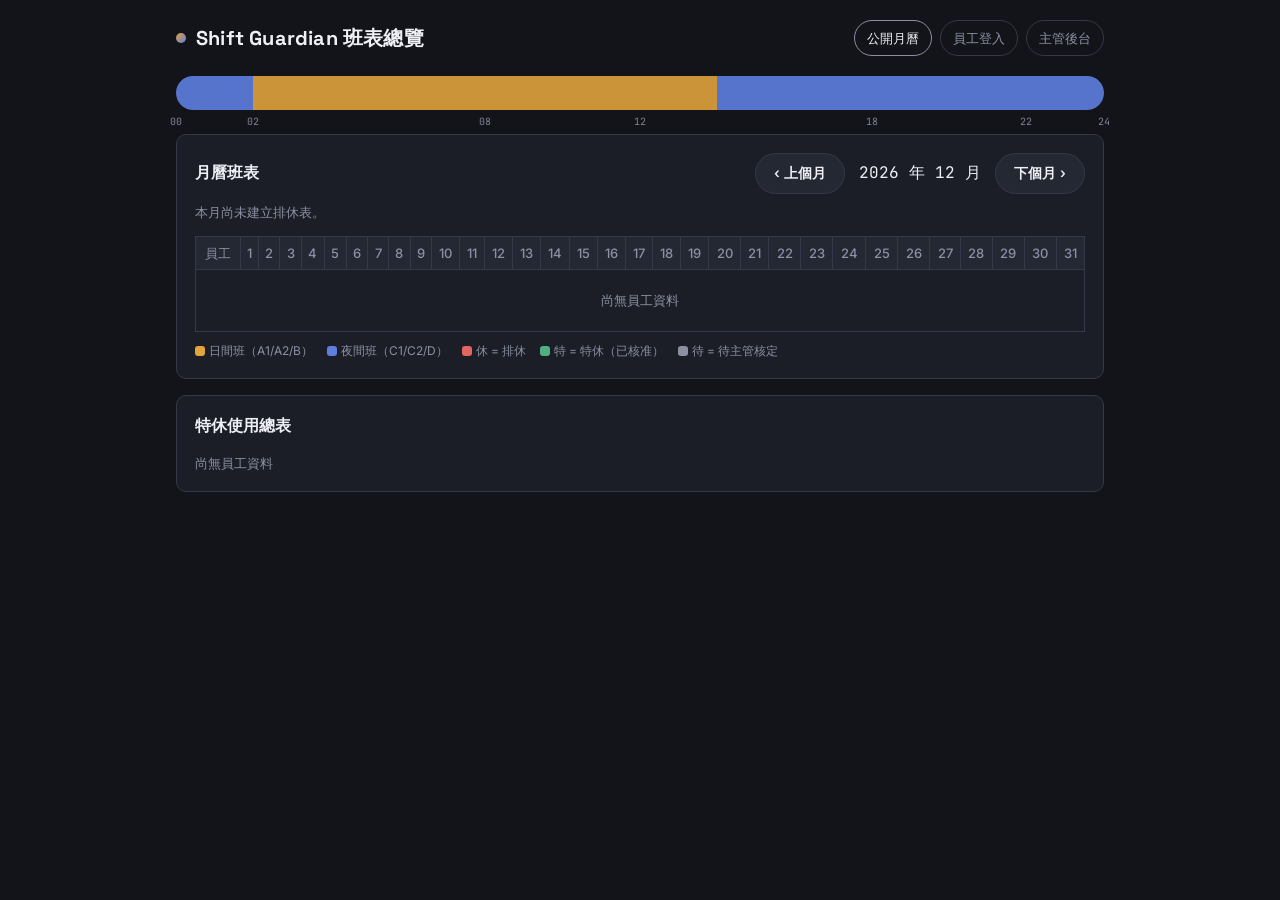
==== index.html @ 8e8895a2 "Add files via upload" ====
<!DOCTYPE html>
<html lang="zh-Hant">
<head>
<meta charset="UTF-8" />
<meta name="viewport" content="width=device-width, initial-scale=1.0" />
<title>班表總覽｜Shift Guardian</title>
<link rel="stylesheet" href="css/style.css" />
</head>
<body>
<div class="wrap">

  <div class="topbar">
    <div class="brand"><span class="dot"></span>Shift Guardian 班表總覽</div>
    <div class="nav-links">
      <a href="index.html" class="active">公開月曆</a>
      <a href="employee.html">員工登入</a>
      <a href="admin.html">主管後台</a>
    </div>
  </div>

  <div class="day-arc">
    <span class="tick" style="left:0%">00</span>
    <span class="tick" style="left:8.3%">02</span>
    <span class="tick" style="left:33.3%">08</span>
    <span class="tick" style="left:50%">12</span>
    <span class="tick" style="left:75%">18</span>
    <span class="tick" style="left:91.6%">22</span>
    <span class="tick" style="left:100%">24</span>
  </div>

  <div class="card">
    <div style="display:flex; align-items:center; justify-content:space-between; flex-wrap:wrap; gap:10px;">
      <h2 style="margin:0;">月曆班表</h2>
      <div class="btn-row" style="margin-top:0;">
        <button class="btn btn-secondary" id="prevMonth">‹ 上個月</button>
        <span id="monthLabel" style="font-family: var(--font-mono); align-self:center; padding:0 6px;"></span>
        <button class="btn btn-secondary" id="nextMonth">下個月 ›</button>
      </div>
    </div>

    <div id="statusLine" class="hint" style="margin:8px 0 0;"></div>

    <div class="cal-scroll" style="margin-top:14px;">
      <table class="cal" id="calTable"></table>
    </div>

    <div class="legend">
      <span><span class="swatch" style="background:var(--dawn)"></span>日間班（A1/A2/B）</span>
      <span><span class="swatch" style="background:var(--dusk)"></span>夜間班（C1/C2/D）</span>
      <span><span class="swatch" style="background:var(--danger)"></span>休 = 排休</span>
      <span><span class="swatch" style="background:var(--success)"></span>特 = 特休（已核准）</span>
      <span><span class="swatch" style="background:var(--text-dim)"></span>待 = 待主管核定</span>
    </div>
  </div>

  <div class="card">
    <h2>特休使用總表</h2>
    <div id="leaveTable" class="row-list"></div>
  </div>

</div>

<script src="js/config.js"></script>
<script src="js/utils.js"></script>
<script src="js/github-api.js"></script>
<script src="js/leave-calc.js"></script>
<script>
let monthOffset = 0;

async function loadMonth() {
  const monthKey = currentMonthKey(monthOffset);
  document.getElementById("monthLabel").textContent = monthLabel(monthKey);

  const [employees, config, schedule] = await Promise.all([
    readJSON("data/employees.json").catch(() => []),
    readJSON("data/config.json").catch(() => null),
    readJSON(`data/schedule-${monthKey}.json`).catch(() => null),
  ]);

  const activeEmployees = (employees || []).filter((e) => e.status === "active");
  const statusEl = document.getElementById("statusLine");
  if (!schedule) {
    statusEl.textContent = "本月尚未建立排休表。";
  } else {
    statusEl.textContent = schedule.status === "locked"
      ? `本月排休已由主管核定並鎖定（核定時間：${schedule.lockedAt || "-"}）`
      : "本月排休仍在協調中，尚未由主管最終核定。";
  }

  renderCalendar(monthKey, activeEmployees, schedule);
  renderLeaveTable(activeEmployees, config, schedule);
}

function renderCalendar(monthKey, employees, schedule) {
  const nDays = daysInMonth(monthKey);
  const table = document.getElementById("calTable");
  let thead = "<thead><tr><th>員工</th>";
  for (let d = 1; d <= nDays; d++) thead += `<th>${d}</th>`;
  thead += "</tr></thead>";

  let tbody = "<tbody>";
  if (employees.length === 0) {
    tbody += `<tr><td colspan="${nDays + 1}" class="hint" style="padding:20px;">尚無員工資料</td></tr>`;
  }
  for (const emp of employees) {
    const shift = getShiftByCode(emp.shift);
    const offDays = (schedule?.days?.[emp.id]) || [];
    const specialLeave = (schedule?.specialLeave || []).filter((r) => r.employeeId === emp.id);

    tbody += `<tr><td class="emp-name">${emp.alias || emp.lastName + emp.firstName}<br><span class="hint">${shift ? shift.name : "-"}</span></td>`;
    for (let d = 1; d <= nDays; d++) {
      const dateStr = `${monthKey}-${pad2(d)}`;
      const isOff = offDays.includes(dateStr);
      const leaveReq = specialLeave.find((r) => r.date === dateStr);
      let cellHtml = "";
      if (leaveReq) {
        if (leaveReq.status === "approved") cellHtml = `<span class="badge annual">特</span>`;
        else if (leaveReq.status === "pending") cellHtml = `<span class="badge pending">待</span>`;
        // rejected 不顯示
      } else if (isOff) {
        cellHtml = `<span class="badge off">休</span>`;
      }
      tbody += `<td>${cellHtml}</td>`;
    }
    tbody += "</tr>";
  }
  tbody += "</tbody>";
  table.innerHTML = thead + tbody;
}

function renderLeaveTable(employees, config, schedule) {
  const policy = config?.leavePolicy || DEFAULT_LEAVE_POLICY;
  const el = document.getElementById("leaveTable");
  if (employees.length === 0) {
    el.innerHTML = `<div class="hint">尚無員工資料</div>`;
    return;
  }
  el.innerHTML = employees
    .map((emp) => {
      const quota = calcAnnualLeaveQuota(emp.hireDate, policy);
      const used = schedule
        ? schedule.specialLeave?.filter(
            (r) => r.employeeId === emp.id && r.status === "approved"
          ).length || 0
        : 0;
      return `<div class="row-item">
        <div><strong>${emp.alias || emp.lastName + emp.firstName}</strong> <span class="meta">${getShiftByCode(emp.shift)?.name || ""}</span></div>
        <div class="meta">到職：${emp.hireDate || "-"} ｜ 總額度 ${quota} 天 ｜ 已用 ${used} 天 ｜ 剩餘 <strong style="color:var(--success)">${Math.max(quota - used, 0)}</strong> 天</div>
      </div>`;
    })
    .join("");
}

document.getElementById("prevMonth").onclick = () => { monthOffset--; loadMonth(); };
document.getElementById("nextMonth").onclick = () => { monthOffset++; loadMonth(); };

loadMonth();
</script>
</body>
</html>
---- css/style.css ----
@import url("https://fonts.googleapis.com/css2?family=Space+Grotesk:wght@500;600;700&family=Inter:wght@400;500;600&family=JetBrains+Mono:wght@500;600&display=swap");

:root {
  --ink: #12141a;
  --surface: #1b1e27;
  --surface-2: #242833;
  --line: #333949;
  --text: #eef0f5;
  --text-dim: #8b91a3;
  --dawn: #e2a33d;   /* 日間班別 */
  --dusk: #5f7fe0;   /* 夜間班別 */
  --danger: #e2665f;
  --success: #4fae82;
  --radius: 10px;
  --font-display: "Space Grotesk", sans-serif;
  --font-body: "Inter", "PingFang TC", "Microsoft JhengHei", sans-serif;
  --font-mono: "JetBrains Mono", monospace;
}

* { box-sizing: border-box; }

body {
  margin: 0;
  background: var(--ink);
  color: var(--text);
  font-family: var(--font-body);
  line-height: 1.55;
  -webkit-font-smoothing: antialiased;
}

a { color: inherit; }

.wrap {
  max-width: 960px;
  margin: 0 auto;
  padding: 20px 16px 64px;
}

/* ---------- Header / 24hr arc signature ---------- */
.topbar {
  display: flex;
  align-items: center;
  justify-content: space-between;
  gap: 12px;
  margin-bottom: 20px;
}

.brand {
  font-family: var(--font-display);
  font-weight: 700;
  font-size: 20px;
  letter-spacing: 0.01em;
  display: flex;
  align-items: center;
  gap: 10px;
}

.brand .dot {
  width: 10px; height: 10px; border-radius: 50%;
  background: linear-gradient(135deg, var(--dawn), var(--dusk));
  flex-shrink: 0;
}

.nav-links { display: flex; gap: 8px; }
.nav-links a {
  text-decoration: none;
  font-size: 13px;
  color: var(--text-dim);
  padding: 7px 12px;
  border-radius: 999px;
  border: 1px solid var(--line);
}
.nav-links a.active, .nav-links a:hover {
  color: var(--text);
  border-color: var(--text-dim);
}

.day-arc {
  height: 34px;
  border-radius: 999px;
  background: linear-gradient(
    90deg,
    var(--dusk) 0%, var(--dusk) 8.3%,
    var(--dawn) 8.3%, var(--dawn) 41.6%,
    var(--dawn) 41.6%, var(--dawn) 58.3%,
    var(--dusk) 58.3%, var(--dusk) 100%
  );
  position: relative;
  margin-bottom: 24px;
  opacity: 0.9;
}
.day-arc .tick {
  position: absolute; top: 100%; margin-top: 4px;
  font-family: var(--font-mono); font-size: 10px; color: var(--text-dim);
  transform: translateX(-50%);
}

/* ---------- Cards ---------- */
.card {
  background: var(--surface);
  border: 1px solid var(--line);
  border-radius: var(--radius);
  padding: 18px;
  margin-bottom: 16px;
}
.card h2 {
  font-family: var(--font-display);
  font-size: 16px;
  margin: 0 0 14px;
  color: var(--text);
}
.card h3 {
  font-family: var(--font-display);
  font-size: 14px;
  margin: 0 0 10px;
  color: var(--text-dim);
  font-weight: 600;
}

.hint { color: var(--text-dim); font-size: 13px; }

/* ---------- Forms ---------- */
label { display: block; font-size: 13px; color: var(--text-dim); margin: 12px 0 6px; }
input[type=text], input[type=tel], input[type=date], input[type=password], select {
  width: 100%;
  background: var(--surface-2);
  border: 1px solid var(--line);
  color: var(--text);
  border-radius: 8px;
  padding: 10px 12px;
  font-size: 14px;
  font-family: var(--font-body);
}
input:focus, select:focus {
  outline: none;
  border-color: var(--dawn);
}

.btn {
  display: inline-flex;
  align-items: center;
  justify-content: center;
  gap: 6px;
  border: none;
  border-radius: 999px;
  padding: 10px 18px;
  font-size: 14px;
  font-weight: 600;
  cursor: pointer;
  font-family: var(--font-body);
  transition: transform 0.1s ease, opacity 0.15s ease;
}
.btn:active { transform: scale(0.97); }
.btn-primary { background: var(--dawn); color: #1a1204; }
.btn-secondary { background: var(--surface-2); color: var(--text); border: 1px solid var(--line); }
.btn-danger { background: var(--danger); color: #2b0906; }
.btn-line { background: #06c755; color: #fff; }
.btn:disabled { opacity: 0.4; cursor: not-allowed; }
.btn-block { width: 100%; }
.btn-row { display: flex; gap: 8px; flex-wrap: wrap; margin-top: 12px; }

/* ---------- Calendar ---------- */
.cal-scroll { overflow-x: auto; }
table.cal {
  border-collapse: collapse;
  width: 100%;
  font-size: 13px;
}
table.cal th, table.cal td {
  border: 1px solid var(--line);
  padding: 6px 4px;
  text-align: center;
}
table.cal th {
  background: var(--surface-2);
  color: var(--text-dim);
  font-weight: 500;
  position: sticky;
  top: 0;
}
table.cal td.emp-name {
  text-align: left;
  font-family: var(--font-mono);
  color: var(--text);
  white-space: nowrap;
  background: var(--surface-2);
  position: sticky;
  left: 0;
}
.badge {
  display: inline-block;
  min-width: 20px;
  border-radius: 5px;
  font-size: 11px;
  font-family: var(--font-mono);
  padding: 2px 4px;
}
.badge.shift-A1, .badge.shift-A2, .badge.shift-B { background: rgba(226,163,61,0.18); color: var(--dawn); }
.badge.shift-C1, .badge.shift-C2, .badge.shift-D { background: rgba(95,127,224,0.18); color: var(--dusk); }
.badge.off { background: rgba(226,102,95,0.18); color: var(--danger); }
.badge.annual { background: rgba(79,174,130,0.2); color: var(--success); }
.badge.pending { background: rgba(139,145,163,0.2); color: var(--text-dim); }

.legend { display: flex; gap: 14px; flex-wrap: wrap; margin-top: 10px; font-size: 12px; color: var(--text-dim); }
.legend .swatch { display: inline-block; width: 10px; height: 10px; border-radius: 3px; margin-right: 4px; vertical-align: -1px; }

/* ---------- Day picker grid ---------- */
.day-grid {
  display: grid;
  grid-template-columns: repeat(7, 1fr);
  gap: 6px;
  margin-top: 8px;
}
.day-cell {
  aspect-ratio: 1;
  border-radius: 8px;
  border: 1px solid var(--line);
  background: var(--surface-2);
  display: flex;
  align-items: center;
  justify-content: center;
  font-family: var(--font-mono);
  font-size: 13px;
  cursor: pointer;
  color: var(--text);
  user-select: none;
}
.day-cell.selected { background: var(--danger); border-color: var(--danger); color: #fff; font-weight: 600; }
.day-cell.taken-by-others { box-shadow: inset 0 0 0 2px var(--dusk); }
.day-cell.disabled { opacity: 0.25; cursor: not-allowed; }

/* ---------- List rows (employee list, requests) ---------- */
.row-list { display: flex; flex-direction: column; gap: 8px; }
.row-item {
  display: flex; align-items: center; justify-content: space-between;
  gap: 10px; padding: 10px 12px; background: var(--surface-2);
  border-radius: 8px; border: 1px solid var(--line); flex-wrap: wrap;
}
.row-item .meta { font-size: 12px; color: var(--text-dim); }
.status-pill { font-size: 11px; padding: 3px 9px; border-radius: 999px; font-family: var(--font-mono); }
.status-pending { background: rgba(139,145,163,0.2); color: var(--text-dim); }
.status-approved { background: rgba(79,174,130,0.2); color: var(--success); }
.status-rejected { background: rgba(226,102,95,0.2); color: var(--danger); }
.status-locked { background: rgba(226,163,61,0.2); color: var(--dawn); }

/* ---------- toast ---------- */
#sg-toast {
  position: fixed; left: 50%; bottom: 24px; transform: translate(-50%, 20px);
  background: var(--surface-2); border: 1px solid var(--line); color: var(--text);
  padding: 10px 18px; border-radius: 999px; font-size: 13px;
  opacity: 0; transition: all 0.25s ease; pointer-events: none; z-index: 999;
  max-width: 90vw;
}
#sg-toast.show { opacity: 1; transform: translate(-50%, 0); }
#sg-toast.error { border-color: var(--danger); color: var(--danger); }
#sg-toast.success { border-color: var(--success); color: var(--success); }

@media (max-width: 480px) {
  .brand { font-size: 17px; }
  .card { padding: 14px; }
}
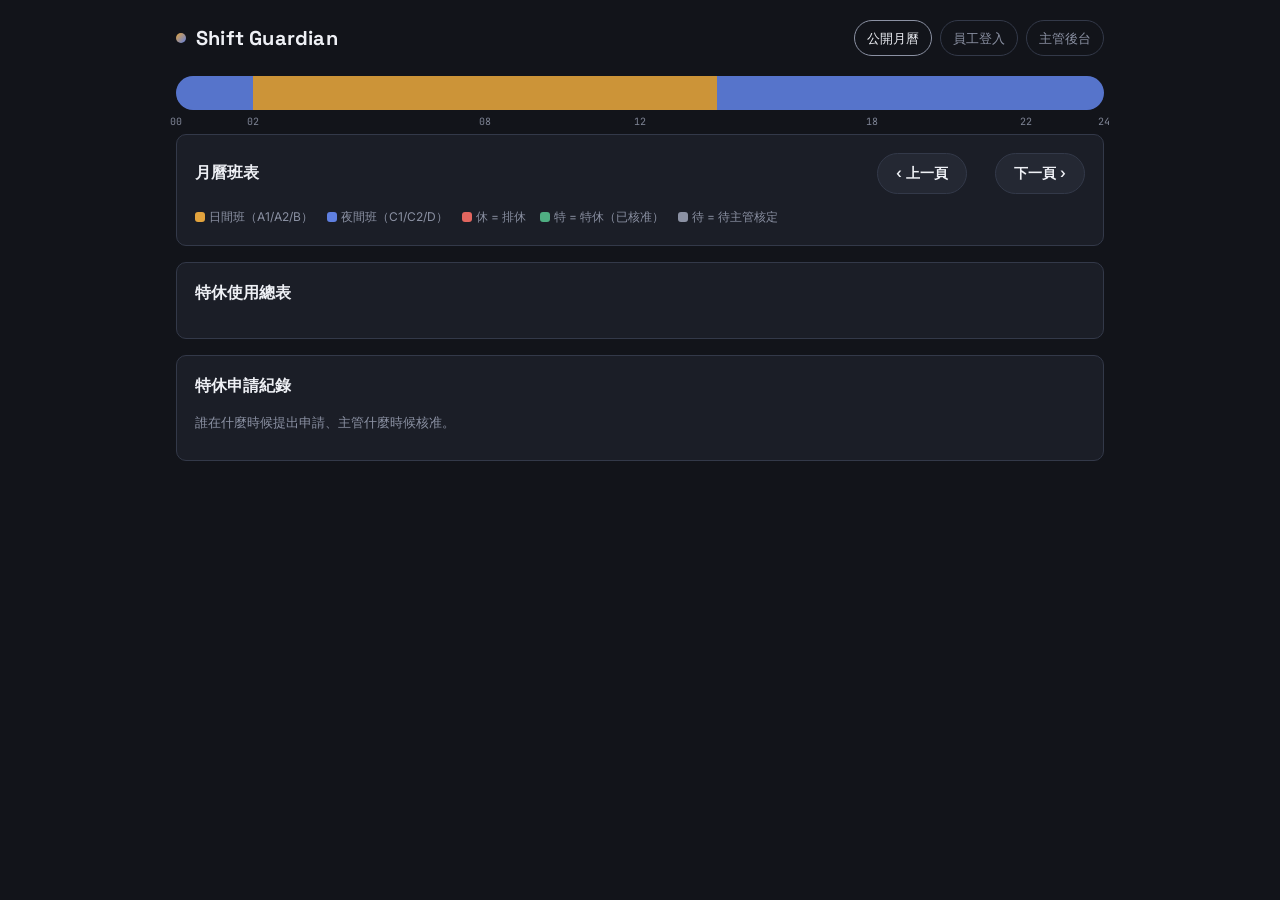
==== commit ae047444: "Add files via upload" ====
--- a/index.html
+++ b/index.html
@@ -10,7 +10,7 @@
 <div class="wrap">
 
   <div class="topbar">
-    <div class="brand"><span class="dot"></span>Shift Guardian 班表總覽</div>
+    <div class="brand"><span class="dot"></span><span id="brandName">Shift Guardian</span></div>
     <div class="nav-links">
       <a href="index.html" class="active">公開月曆</a>
       <a href="employee.html">員工登入</a>
@@ -32,17 +32,18 @@
     <div style="display:flex; align-items:center; justify-content:space-between; flex-wrap:wrap; gap:10px;">
       <h2 style="margin:0;">月曆班表</h2>
       <div class="btn-row" style="margin-top:0;">
-        <button class="btn btn-secondary" id="prevMonth">‹ 上個月</button>
+        <button class="btn btn-secondary" id="prevMonth">‹ 上一頁</button>
         <span id="monthLabel" style="font-family: var(--font-mono); align-self:center; padding:0 6px;"></span>
-        <button class="btn btn-secondary" id="nextMonth">下個月 ›</button>
+        <button class="btn btn-secondary" id="nextMonth">下一頁 ›</button>
       </div>
     </div>
 
+    <div id="demoBadge" style="display:none; margin-top:8px;">
+      <span class="status-pill status-pending">示範資料，非實際排班</span>
+    </div>
     <div id="statusLine" class="hint" style="margin:8px 0 0;"></div>
 
-    <div class="cal-scroll" style="margin-top:14px;">
-      <table class="cal" id="calTable"></table>
-    </div>
+    <div id="calWeeks" style="margin-top:14px;"></div>
 
     <div class="legend">
       <span><span class="swatch" style="background:var(--dawn)"></span>日間班（A1/A2/B）</span>
@@ -53,9 +54,20 @@
     </div>
   </div>
 
+  <div class="card" id="warningCard" style="display:none;">
+    <h2>人力配置提醒</h2>
+    <div id="warningList"></div>
+  </div>
+
   <div class="card">
     <h2>特休使用總表</h2>
     <div id="leaveTable" class="row-list"></div>
+  </div>
+
+  <div class="card">
+    <h2>特休申請紀錄</h2>
+    <div class="hint" style="margin-bottom:10px;">誰在什麼時候提出申請、主管什麼時候核准。</div>
+    <div id="leaveLog" class="row-list"></div>
   </div>
 
 </div>
@@ -64,11 +76,45 @@
 <script src="js/utils.js"></script>
 <script src="js/github-api.js"></script>
 <script src="js/leave-calc.js"></script>
+<script src="js/demo-data.js"></script>
 <script>
-let monthOffset = 0;
-
-async function loadMonth() {
-  const monthKey = currentMonthKey(monthOffset);
+// navIndex: 0=展示頁1, 1=展示頁2, 2+ = 真實月份（offset = navIndex-2）
+let navIndex = 0;
+
+function hasEmployeeSession() {
+  return !!localStorage.getItem(LS_KEY_EMPLOYEE_SESSION);
+}
+
+async function loadBrand() {
+  const config = await readJSON("data/config.json").catch(() => null);
+  document.getElementById("brandName").textContent = (config && config.storeName) ? config.storeName : "Shift Guardian";
+}
+loadBrand();
+
+async function loadView() {
+  document.getElementById("demoBadge").style.display = "none";
+
+  if (navIndex === 0 || navIndex === 1) {
+    const isDemo1 = navIndex === 0;
+    const monthKey = isDemo1 ? DEMO1_MONTH : DEMO2_MONTH;
+    const schedule = isDemo1 ? DEMO1_SCHEDULE : DEMO2_SCHEDULE;
+    document.getElementById("monthLabel").textContent = `${monthLabel(monthKey)}（示範 ${isDemo1 ? 1 : 2}）`;
+    document.getElementById("demoBadge").style.display = "block";
+    document.getElementById("statusLine").textContent = isDemo1
+      ? "示範情境：6位員工排休大致錯開，另有2筆已核准的特休。"
+      : "示範情境：多位員工排休重疊，下方會列出人力短缺的日期與人員。";
+
+    renderCalendar(monthKey, DEMO_EMPLOYEES, schedule, true);
+    renderWarnings(monthKey, DEMO_EMPLOYEES, schedule);
+    renderLeaveTable(DEMO_EMPLOYEES, { leavePolicy: DEFAULT_LEAVE_POLICY }, schedule, true);
+    renderLeaveLog(DEMO_EMPLOYEES, schedule, true);
+    document.getElementById("prevMonth").disabled = isDemo1;
+    return;
+  }
+
+  document.getElementById("prevMonth").disabled = false;
+  const offset = navIndex - 2;
+  const monthKey = currentMonthKey(offset);
   document.getElementById("monthLabel").textContent = monthLabel(monthKey);
 
   const [employees, config, schedule] = await Promise.all([
@@ -87,48 +133,134 @@
       : "本月排休仍在協調中，尚未由主管最終核定。";
   }
 
-  renderCalendar(monthKey, activeEmployees, schedule);
-  renderLeaveTable(activeEmployees, config, schedule);
-}
-
-function renderCalendar(monthKey, employees, schedule) {
+  const reveal = hasEmployeeSession();
+  renderCalendar(monthKey, activeEmployees, schedule, reveal);
+  renderWarnings(monthKey, activeEmployees, schedule);
+  renderLeaveTable(activeEmployees, config, schedule, reveal);
+  renderLeaveLog(activeEmployees, schedule, reveal);
+}
+
+const WEEKDAY_LABELS = ["日", "一", "二", "三", "四", "五", "六"];
+
+function displayLabel(emp, reveal) {
+  const shift = getShiftByCode(emp.shift);
+  const shiftName = shift ? `${shift.code} ${shift.name}` : (emp.shift || "-");
+  if (reveal) return `${emp.alias || emp.lastName + emp.firstName}<br><span class="hint">${shiftName}</span>`;
+  return `${shiftName}`;
+}
+
+function renderCalendar(monthKey, employees, schedule, reveal) {
   const nDays = daysInMonth(monthKey);
-  const table = document.getElementById("calTable");
-  let thead = "<thead><tr><th>員工</th>";
-  for (let d = 1; d <= nDays; d++) thead += `<th>${d}</th>`;
-  thead += "</tr></thead>";
-
-  let tbody = "<tbody>";
+  const [y, m] = monthKey.split("-").map(Number);
+  const container = document.getElementById("calWeeks");
+  container.innerHTML = "";
+
   if (employees.length === 0) {
-    tbody += `<tr><td colspan="${nDays + 1}" class="hint" style="padding:20px;">尚無員工資料</td></tr>`;
-  }
-  for (const emp of employees) {
-    const shift = getShiftByCode(emp.shift);
-    const offDays = (schedule?.days?.[emp.id]) || [];
-    const specialLeave = (schedule?.specialLeave || []).filter((r) => r.employeeId === emp.id);
-
-    tbody += `<tr><td class="emp-name">${emp.alias || emp.lastName + emp.firstName}<br><span class="hint">${shift ? shift.name : "-"}</span></td>`;
-    for (let d = 1; d <= nDays; d++) {
-      const dateStr = `${monthKey}-${pad2(d)}`;
-      const isOff = offDays.includes(dateStr);
-      const leaveReq = specialLeave.find((r) => r.date === dateStr);
-      let cellHtml = "";
-      if (leaveReq) {
-        if (leaveReq.status === "approved") cellHtml = `<span class="badge annual">特</span>`;
-        else if (leaveReq.status === "pending") cellHtml = `<span class="badge pending">待</span>`;
-        // rejected 不顯示
-      } else if (isOff) {
-        cellHtml = `<span class="badge off">休</span>`;
+    container.innerHTML = `<div class="hint" style="padding:14px 0;">尚無員工資料</div>`;
+    return;
+  }
+
+  let d = 1;
+  let weekIndex = 1;
+  while (d <= nDays) {
+    const firstDateOfWeek = new Date(y, m - 1, d);
+    const startDow = firstDateOfWeek.getDay();
+    const weekDates = [];
+    let cursor = d;
+    for (let dow = startDow; dow <= 6 && cursor <= nDays; dow++, cursor++) {
+      weekDates.push(cursor);
+    }
+
+    const block = document.createElement("div");
+    block.className = "cal-scroll";
+    block.style.marginBottom = "18px";
+
+    const firstD = weekDates[0], lastD = weekDates[weekDates.length - 1];
+    const title = document.createElement("h3");
+    title.textContent = `第 ${weekIndex} 週　${m}/${firstD} － ${m}/${lastD}`;
+    container.appendChild(title);
+
+    let thead = "<thead><tr><th>員工</th>";
+    for (const dayNum of weekDates) {
+      const dow = new Date(y, m - 1, dayNum).getDay();
+      thead += `<th>${dayNum}<br><span class="hint">${WEEKDAY_LABELS[dow]}</span></th>`;
+    }
+    thead += "</tr></thead>";
+
+    let tbody = "<tbody>";
+    for (const emp of employees) {
+      const offDays = (schedule?.days?.[emp.id]) || [];
+      const specialLeave = (schedule?.specialLeave || []).filter((r) => r.employeeId === emp.id);
+      tbody += `<tr><td class="emp-name">${displayLabel(emp, reveal)}</td>`;
+      for (const dayNum of weekDates) {
+        const dateStr = `${monthKey}-${pad2(dayNum)}`;
+        const isOff = offDays.includes(dateStr);
+        const leaveReq = specialLeave.find((r) => r.date === dateStr);
+        let cellHtml = "";
+        if (leaveReq) {
+          if (leaveReq.status === "approved") cellHtml = `<span class="badge annual">特</span>`;
+          else if (leaveReq.status === "pending") cellHtml = `<span class="badge pending">待</span>`;
+        } else if (isOff) {
+          cellHtml = `<span class="badge off">休</span>`;
+        }
+        tbody += `<td>${cellHtml}</td>`;
       }
-      tbody += `<td>${cellHtml}</td>`;
-    }
-    tbody += "</tr>";
-  }
-  tbody += "</tbody>";
-  table.innerHTML = thead + tbody;
-}
-
-function renderLeaveTable(employees, config, schedule) {
+      tbody += "</tr>";
+    }
+    tbody += "</tbody>";
+
+    const table = document.createElement("table");
+    table.className = "cal";
+    table.innerHTML = thead + tbody;
+    block.appendChild(table);
+    container.appendChild(block);
+
+    d = lastD + 1;
+    weekIndex++;
+  }
+}
+
+// ---------- 人力配置提醒（同一天請休人數 >= 門檻） ----------
+function renderWarnings(monthKey, employees, schedule) {
+  const card = document.getElementById("warningCard");
+  const listEl = document.getElementById("warningList");
+  if (!schedule || employees.length === 0) {
+    card.style.display = "none";
+    return;
+  }
+  const nDays = daysInMonth(monthKey);
+  const lines = [];
+
+  for (let d = 1; d <= nDays; d++) {
+    const dateStr = `${monthKey}-${pad2(d)}`;
+    const offNames = [];
+    for (const emp of employees) {
+      const off = (schedule.days?.[emp.id] || []).includes(dateStr);
+      const approvedLeave = (schedule.specialLeave || []).some(
+        (r) => r.employeeId === emp.id && r.date === dateStr && r.status === "approved"
+      );
+      if (off || approvedLeave) offNames.push(emp.alias || emp.lastName + emp.firstName);
+    }
+    if (offNames.length >= MIN_STAFF_WARNING_THRESHOLD) {
+      lines.push({ day: d, names: offNames });
+    }
+  }
+
+  if (lines.length === 0) {
+    card.style.display = "none";
+    return;
+  }
+  card.style.display = "block";
+  const [, m] = monthKey.split("-");
+  listEl.innerHTML = lines.map((l) =>
+    `<div style="color:var(--danger); font-size:14px; padding:4px 0;">
+      ⚠ ${Number(m)}/${l.day} 人力低於最低配置人力：當天排休有 ${l.names.join("、")}
+    </div>`
+  ).join("");
+}
+
+// ---------- 特休總表 ----------
+function renderLeaveTable(employees, config, schedule, reveal) {
   const policy = config?.leavePolicy || DEFAULT_LEAVE_POLICY;
   const el = document.getElementById("leaveTable");
   if (employees.length === 0) {
@@ -139,22 +271,48 @@
     .map((emp) => {
       const quota = calcAnnualLeaveQuota(emp.hireDate, policy);
       const used = schedule
-        ? schedule.specialLeave?.filter(
-            (r) => r.employeeId === emp.id && r.status === "approved"
-          ).length || 0
+        ? schedule.specialLeave?.filter((r) => r.employeeId === emp.id && r.status === "approved").length || 0
         : 0;
+      const label = reveal
+        ? `${emp.alias || emp.lastName + emp.firstName} <span class="meta">${getShiftByCode(emp.shift)?.name || ""}</span>`
+        : `${getShiftByCode(emp.shift)?.name || emp.shift || "-"}`;
       return `<div class="row-item">
-        <div><strong>${emp.alias || emp.lastName + emp.firstName}</strong> <span class="meta">${getShiftByCode(emp.shift)?.name || ""}</span></div>
-        <div class="meta">到職：${emp.hireDate || "-"} ｜ 總額度 ${quota} 天 ｜ 已用 ${used} 天 ｜ 剩餘 <strong style="color:var(--success)">${Math.max(quota - used, 0)}</strong> 天</div>
+        <div><strong>${label}</strong></div>
+        <div class="meta">總額度 ${quota} 天 ｜ 已用 ${used} 天 ｜ 剩餘 <strong style="color:var(--success)">${Math.max(quota - used, 0)}</strong> 天</div>
       </div>`;
     })
     .join("");
 }
 
-document.getElementById("prevMonth").onclick = () => { monthOffset--; loadMonth(); };
-document.getElementById("nextMonth").onclick = () => { monthOffset++; loadMonth(); };
-
-loadMonth();
+// ---------- 特休申請紀錄（誰、何時提交、何時核准） ----------
+function renderLeaveLog(employees, schedule, reveal) {
+  const el = document.getElementById("leaveLog");
+  const list = (schedule?.specialLeave || []).slice().sort((a, b) => (a.date < b.date ? 1 : -1));
+  if (list.length === 0) {
+    el.innerHTML = `<div class="hint">本月尚無特休申請紀錄</div>`;
+    return;
+  }
+  el.innerHTML = list.map((r) => {
+    const emp = employees.find((e) => e.id === r.employeeId);
+    const name = reveal ? (emp ? (emp.alias || emp.lastName + emp.firstName) : r.employeeId) : (emp ? (getShiftByCode(emp.shift)?.name || emp.shift) : "-");
+    const statusLabel = { approved: "已核准", pending: "待審核", rejected: "已駁回" }[r.status] || r.status;
+    const statusClass = { approved: "status-approved", pending: "status-pending", rejected: "status-rejected" }[r.status];
+    const submitted = r.requestedAt ? new Date(r.requestedAt).toLocaleString("zh-TW") : "-";
+    const decided = r.decidedAt ? new Date(r.decidedAt).toLocaleString("zh-TW") : "-";
+    return `<div class="row-item">
+      <div>
+        <strong>${name}</strong> 申請 ${r.date}
+        <div class="meta">提交時間：${submitted}　｜　核准時間：${decided}</div>
+      </div>
+      <span class="status-pill ${statusClass}">${statusLabel}</span>
+    </div>`;
+  }).join("");
+}
+
+document.getElementById("prevMonth").onclick = () => { if (navIndex > 0) { navIndex--; loadView(); } };
+document.getElementById("nextMonth").onclick = () => { navIndex++; loadView(); };
+
+loadView();
 </script>
 </body>
 </html>
--- a/css/style.css
+++ b/css/style.css
@@ -165,6 +165,7 @@
   border-collapse: collapse;
   width: 100%;
   font-size: 13px;
+  min-width: 720px;
 }
 table.cal th, table.cal td {
   border: 1px solid var(--line);
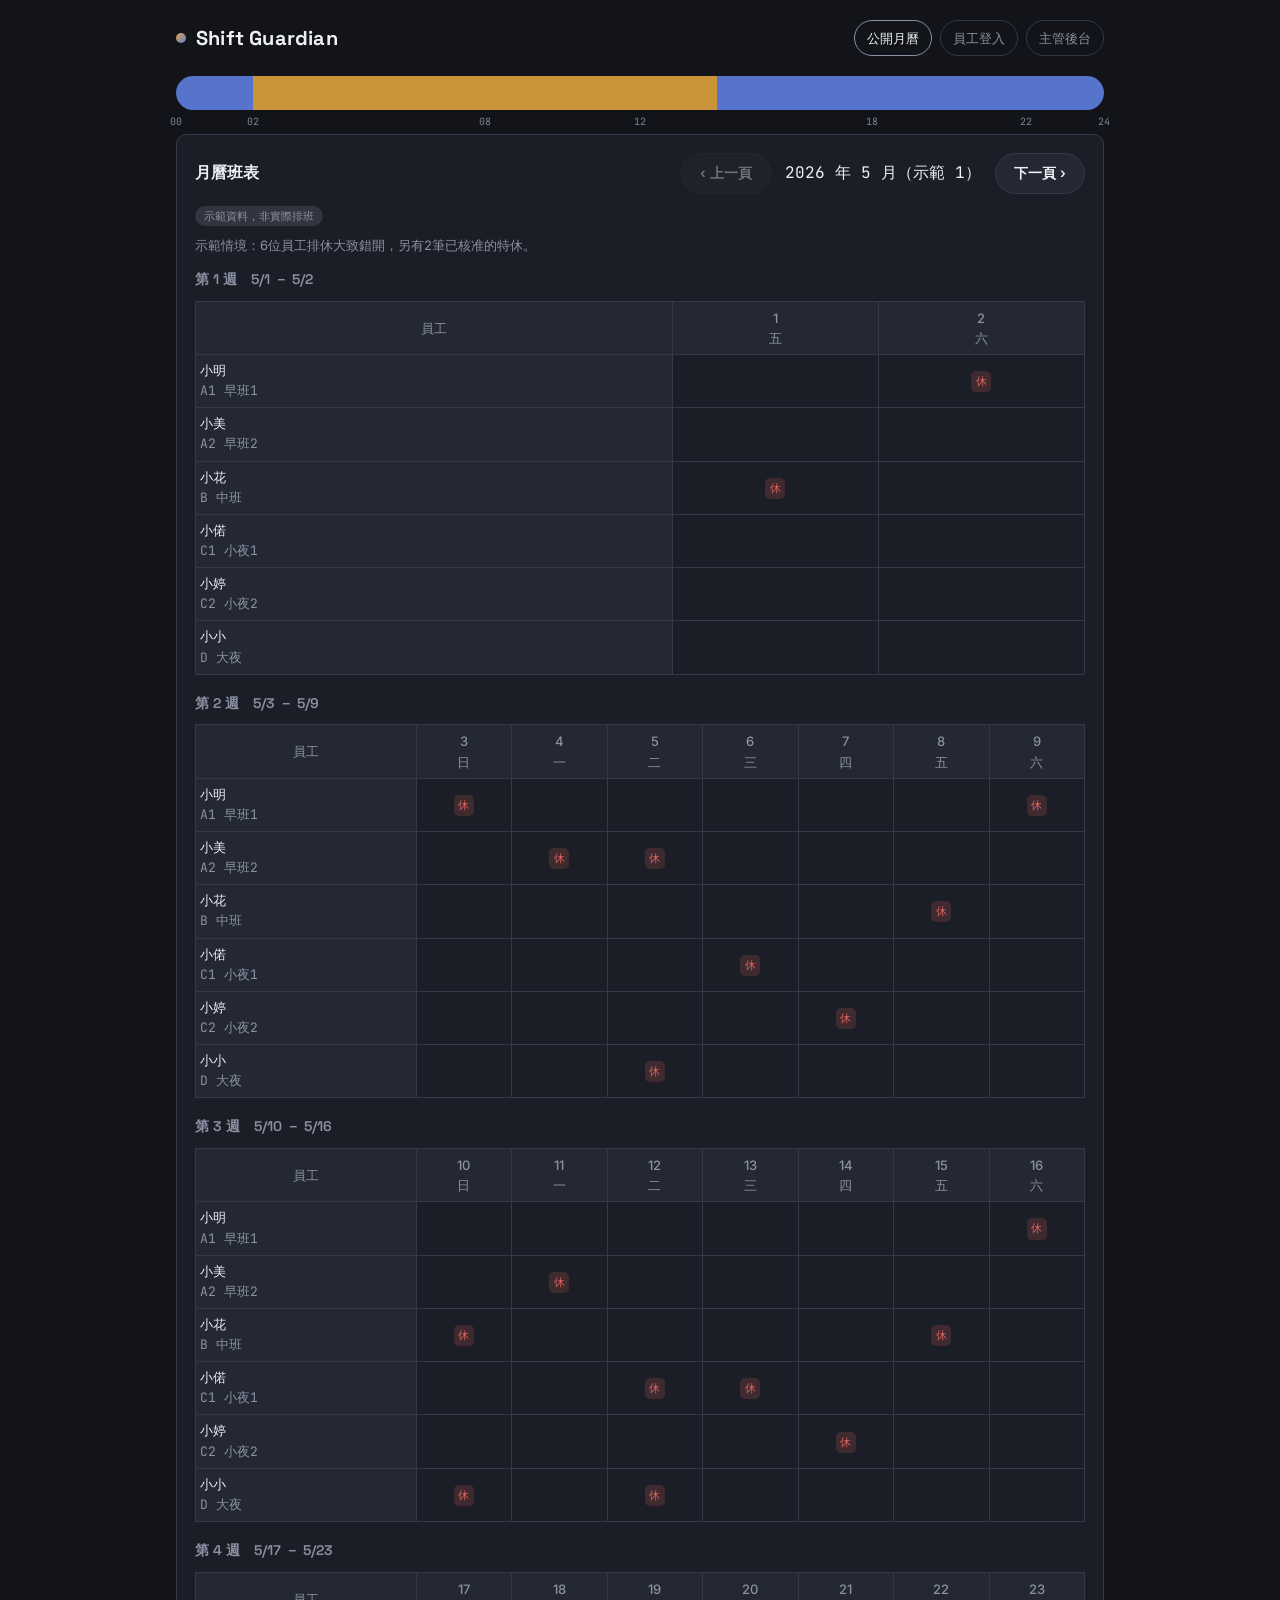
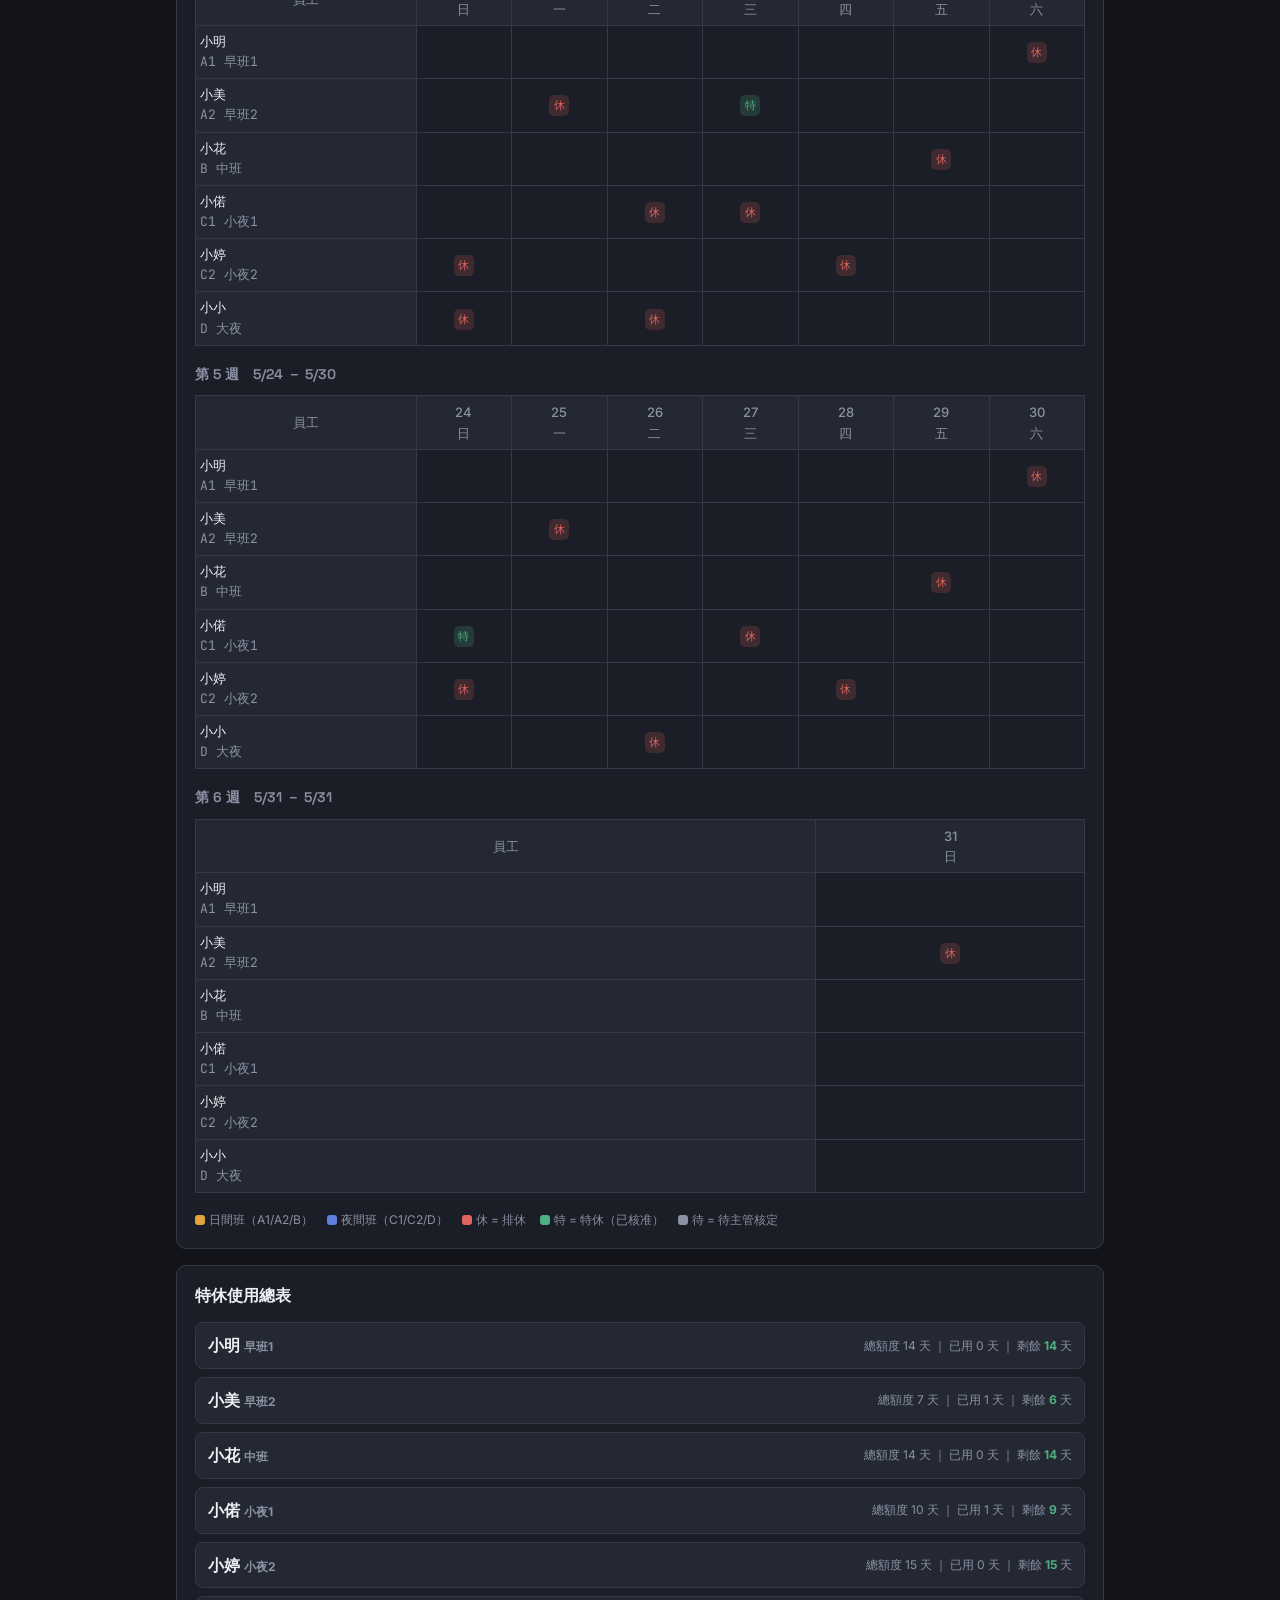
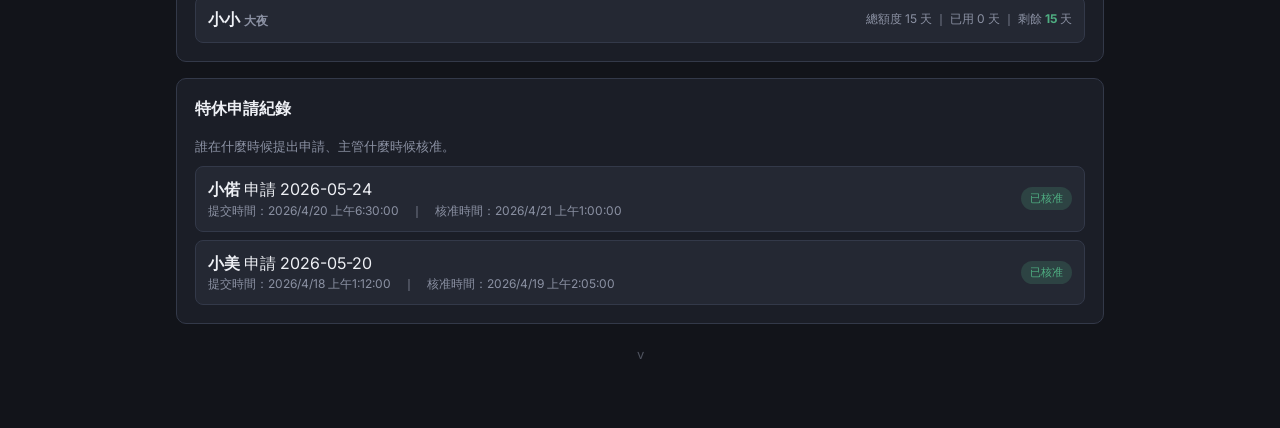
==== commit a66af938: "Add files via upload" ====
--- a/index.html
+++ b/index.html
@@ -69,6 +69,8 @@
     <div class="hint" style="margin-bottom:10px;">誰在什麼時候提出申請、主管什麼時候核准。</div>
     <div id="leaveLog" class="row-list"></div>
   </div>
+
+  <div class="hint" style="text-align:center; margin-top:20px; opacity:0.5;">v<span id="versionFooter"></span></div>
 
 </div>
 
@@ -313,6 +315,7 @@
 document.getElementById("nextMonth").onclick = () => { navIndex++; loadView(); };
 
 loadView();
+document.getElementById("versionFooter").textContent = APP_VERSION;
 </script>
 </body>
 </html>
--- a/css/style.css
+++ b/css/style.css
@@ -165,7 +165,6 @@
   border-collapse: collapse;
   width: 100%;
   font-size: 13px;
-  min-width: 720px;
 }
 table.cal th, table.cal td {
   border: 1px solid var(--line);
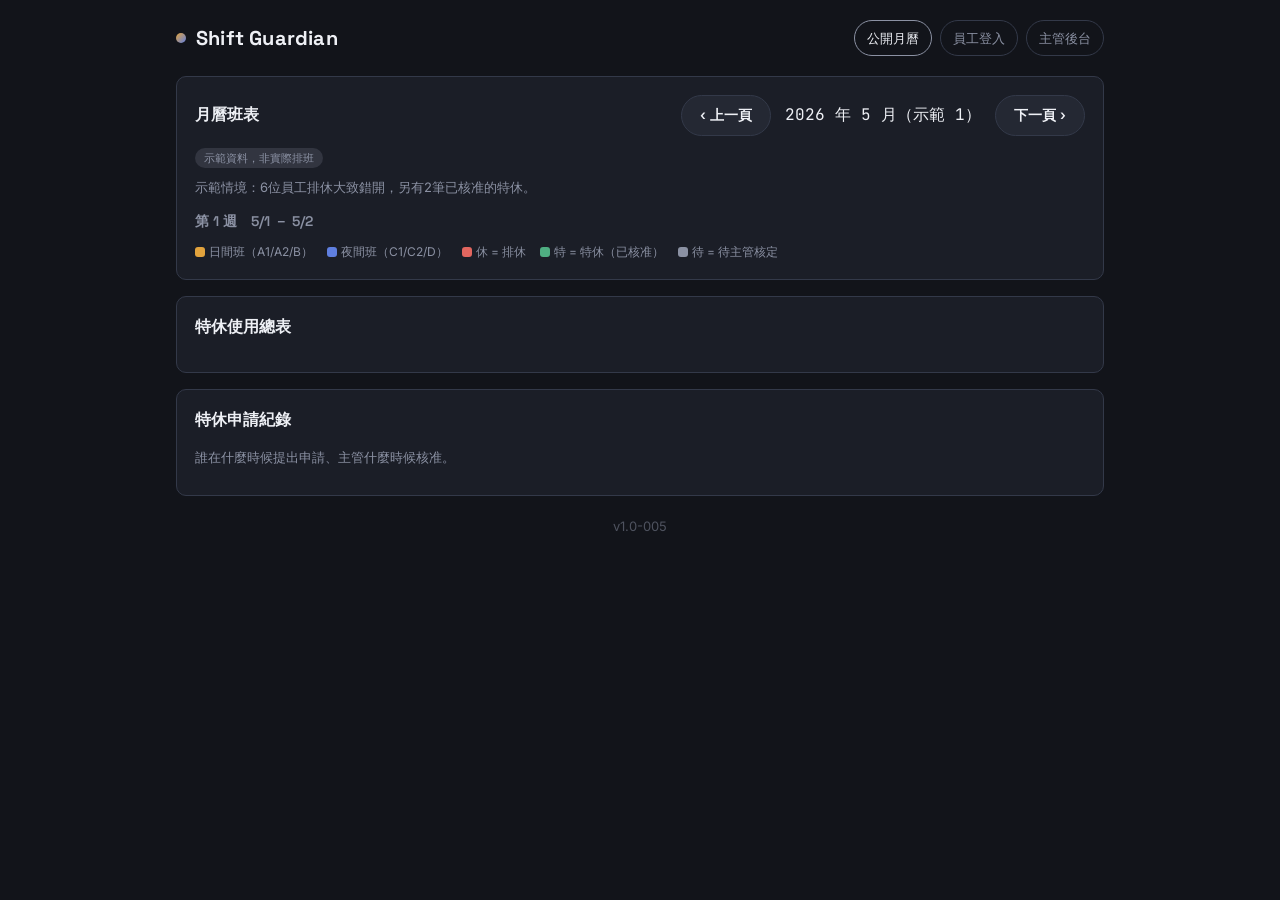
==== commit cbbe165d: "Add files via upload" ====
--- a/index.html
+++ b/index.html
@@ -18,16 +18,6 @@
     </div>
   </div>
 
-  <div class="day-arc">
-    <span class="tick" style="left:0%">00</span>
-    <span class="tick" style="left:8.3%">02</span>
-    <span class="tick" style="left:33.3%">08</span>
-    <span class="tick" style="left:50%">12</span>
-    <span class="tick" style="left:75%">18</span>
-    <span class="tick" style="left:91.6%">22</span>
-    <span class="tick" style="left:100%">24</span>
-  </div>
-
   <div class="card">
     <div style="display:flex; align-items:center; justify-content:space-between; flex-wrap:wrap; gap:10px;">
       <h2 style="margin:0;">月曆班表</h2>
@@ -106,8 +96,9 @@
       ? "示範情境：6位員工排休大致錯開，另有2筆已核准的特休。"
       : "示範情境：多位員工排休重疊，下方會列出人力短缺的日期與人員。";
 
-    renderCalendar(monthKey, DEMO_EMPLOYEES, schedule, true);
-    renderWarnings(monthKey, DEMO_EMPLOYEES, schedule);
+    const shortageDays = computeShortageDays(monthKey, DEMO_EMPLOYEES, schedule);
+    renderCalendar(monthKey, DEMO_EMPLOYEES, schedule, true, shortageDays);
+    renderWarnings(monthKey, DEMO_EMPLOYEES, schedule, shortageDays);
     renderLeaveTable(DEMO_EMPLOYEES, { leavePolicy: DEFAULT_LEAVE_POLICY }, schedule, true);
     renderLeaveLog(DEMO_EMPLOYEES, schedule, true);
     document.getElementById("prevMonth").disabled = isDemo1;
@@ -136,8 +127,9 @@
   }
 
   const reveal = hasEmployeeSession();
-  renderCalendar(monthKey, activeEmployees, schedule, reveal);
-  renderWarnings(monthKey, activeEmployees, schedule);
+  const shortageDays = computeShortageDays(monthKey, activeEmployees, schedule);
+  renderCalendar(monthKey, activeEmployees, schedule, reveal, shortageDays);
+  renderWarnings(monthKey, activeEmployees, schedule, shortageDays);
   renderLeaveTable(activeEmployees, config, schedule, reveal);
   renderLeaveLog(activeEmployees, schedule, reveal);
 }
@@ -145,13 +137,33 @@
 const WEEKDAY_LABELS = ["日", "一", "二", "三", "四", "五", "六"];
 
 function displayLabel(emp, reveal) {
-  const shift = getShiftByCode(emp.shift);
-  const shiftName = shift ? `${shift.code} ${shift.name}` : (emp.shift || "-");
+  const shiftName = getShiftLabel(emp.shift);
   if (reveal) return `${emp.alias || emp.lastName + emp.firstName}<br><span class="hint">${shiftName}</span>`;
   return `${shiftName}`;
 }
 
-function renderCalendar(monthKey, employees, schedule, reveal) {
+// ---------- 計算短缺日期（回傳 { dayNum: [names...] } ），排除「免排班」人員 ----------
+function computeShortageDays(monthKey, employees, schedule) {
+  const result = {};
+  if (!schedule) return result;
+  const nDays = daysInMonth(monthKey);
+  const schedulable = employees.filter((e) => !e.noSchedule);
+  for (let d = 1; d <= nDays; d++) {
+    const dateStr = `${monthKey}-${pad2(d)}`;
+    const names = [];
+    for (const emp of schedulable) {
+      const off = (schedule.days?.[emp.id] || []).includes(dateStr);
+      const approvedLeave = (schedule.specialLeave || []).some(
+        (r) => r.employeeId === emp.id && r.date === dateStr && r.status === "approved"
+      );
+      if (off || approvedLeave) names.push(emp.alias || emp.lastName + emp.firstName);
+    }
+    if (names.length >= MIN_STAFF_WARNING_THRESHOLD) result[d] = names;
+  }
+  return result;
+}
+
+function renderCalendar(monthKey, employees, schedule, reveal, shortageDays) {
   const nDays = daysInMonth(monthKey);
   const [y, m] = monthKey.split("-").map(Number);
   const container = document.getElementById("calWeeks");
@@ -162,30 +174,45 @@
     return;
   }
 
-  let d = 1;
-  let weekIndex = 1;
-  while (d <= nDays) {
-    const firstDateOfWeek = new Date(y, m - 1, d);
-    const startDow = firstDateOfWeek.getDay();
-    const weekDates = [];
-    let cursor = d;
-    for (let dow = startDow; dow <= 6 && cursor <= nDays; dow++, cursor++) {
-      weekDates.push(cursor);
+  // 建立完整的週格線：從月初那週的週日，補到月底那週的週六，每週固定7欄
+  const firstOfMonth = new Date(y, m - 1, 1);
+  const lastOfMonth = new Date(y, m - 1, nDays);
+  const gridStart = new Date(firstOfMonth);
+  gridStart.setDate(gridStart.getDate() - gridStart.getDay());
+  const gridEnd = new Date(lastOfMonth);
+  gridEnd.setDate(gridEnd.getDate() + (6 - gridEnd.getDay()));
+
+  const weeks = [];
+  let cursorDate = new Date(gridStart);
+  while (cursorDate <= gridEnd) {
+    const week = [];
+    for (let i = 0; i < 7; i++) {
+      week.push(new Date(cursorDate));
+      cursorDate.setDate(cursorDate.getDate() + 1);
     }
-
+    weeks.push(week);
+  }
+
+  weeks.forEach((week, weekIndex) => {
     const block = document.createElement("div");
     block.className = "cal-scroll";
     block.style.marginBottom = "18px";
 
-    const firstD = weekDates[0], lastD = weekDates[weekDates.length - 1];
+    const inMonthDates = week.filter((dt) => dt.getMonth() === m - 1);
+    const rangeLabel = inMonthDates.length
+      ? `${inMonthDates[0].getMonth() + 1}/${inMonthDates[0].getDate()} － ${inMonthDates[inMonthDates.length - 1].getMonth() + 1}/${inMonthDates[inMonthDates.length - 1].getDate()}`
+      : "";
     const title = document.createElement("h3");
-    title.textContent = `第 ${weekIndex} 週　${m}/${firstD} － ${m}/${lastD}`;
+    title.textContent = `第 ${weekIndex + 1} 週　${rangeLabel}`;
     container.appendChild(title);
 
     let thead = "<thead><tr><th>員工</th>";
-    for (const dayNum of weekDates) {
-      const dow = new Date(y, m - 1, dayNum).getDay();
-      thead += `<th>${dayNum}<br><span class="hint">${WEEKDAY_LABELS[dow]}</span></th>`;
+    for (const dt of week) {
+      const inMonth = dt.getMonth() === m - 1;
+      const dow = dt.getDay();
+      const isShortage = inMonth && shortageDays && shortageDays[dt.getDate()];
+      const dayLabelClass = isShortage ? "date-blink" : (inMonth ? "" : "date-outmonth");
+      thead += `<th class="${isShortage ? "col-shortage" : ""}"><span class="${dayLabelClass}">${dt.getDate()}</span><br><span class="hint">${WEEKDAY_LABELS[dow]}</span></th>`;
     }
     thead += "</tr></thead>";
 
@@ -193,19 +220,30 @@
     for (const emp of employees) {
       const offDays = (schedule?.days?.[emp.id]) || [];
       const specialLeave = (schedule?.specialLeave || []).filter((r) => r.employeeId === emp.id);
+      const supportEntries = (schedule?.support || []).filter((r) => r.employeeId === emp.id);
       tbody += `<tr><td class="emp-name">${displayLabel(emp, reveal)}</td>`;
-      for (const dayNum of weekDates) {
+      for (const dt of week) {
+        const inMonth = dt.getMonth() === m - 1;
+        if (!inMonth) {
+          tbody += `<td class="cell-outmonth">${dt.getDate()}</td>`;
+          continue;
+        }
+        const dayNum = dt.getDate();
         const dateStr = `${monthKey}-${pad2(dayNum)}`;
         const isOff = offDays.includes(dateStr);
         const leaveReq = specialLeave.find((r) => r.date === dateStr);
+        const supportReq = supportEntries.find((r) => r.date === dateStr);
         let cellHtml = "";
         if (leaveReq) {
           if (leaveReq.status === "approved") cellHtml = `<span class="badge annual">特</span>`;
           else if (leaveReq.status === "pending") cellHtml = `<span class="badge pending">待</span>`;
         } else if (isOff) {
           cellHtml = `<span class="badge off">休</span>`;
+        } else if (supportReq) {
+          cellHtml = `<span class="badge support">支${supportReq.supportShift}</span>`;
         }
-        tbody += `<td>${cellHtml}</td>`;
+        const shortageCellClass = shortageDays && shortageDays[dayNum] ? " col-shortage" : "";
+        tbody += `<td class="${shortageCellClass}">${cellHtml}</td>`;
       }
       tbody += "</tr>";
     }
@@ -216,47 +254,23 @@
     table.innerHTML = thead + tbody;
     block.appendChild(table);
     container.appendChild(block);
-
-    d = lastD + 1;
-    weekIndex++;
-  }
+  });
 }
 
 // ---------- 人力配置提醒（同一天請休人數 >= 門檻） ----------
-function renderWarnings(monthKey, employees, schedule) {
+function renderWarnings(monthKey, employees, schedule, shortageDays) {
   const card = document.getElementById("warningCard");
   const listEl = document.getElementById("warningList");
-  if (!schedule || employees.length === 0) {
-    card.style.display = "none";
-    return;
-  }
-  const nDays = daysInMonth(monthKey);
-  const lines = [];
-
-  for (let d = 1; d <= nDays; d++) {
-    const dateStr = `${monthKey}-${pad2(d)}`;
-    const offNames = [];
-    for (const emp of employees) {
-      const off = (schedule.days?.[emp.id] || []).includes(dateStr);
-      const approvedLeave = (schedule.specialLeave || []).some(
-        (r) => r.employeeId === emp.id && r.date === dateStr && r.status === "approved"
-      );
-      if (off || approvedLeave) offNames.push(emp.alias || emp.lastName + emp.firstName);
-    }
-    if (offNames.length >= MIN_STAFF_WARNING_THRESHOLD) {
-      lines.push({ day: d, names: offNames });
-    }
-  }
-
-  if (lines.length === 0) {
+  if (!schedule || employees.length === 0 || !shortageDays || Object.keys(shortageDays).length === 0) {
     card.style.display = "none";
     return;
   }
   card.style.display = "block";
   const [, m] = monthKey.split("-");
-  listEl.innerHTML = lines.map((l) =>
+  const days = Object.keys(shortageDays).map(Number).sort((a, b) => a - b);
+  listEl.innerHTML = days.map((d) =>
     `<div style="color:var(--danger); font-size:14px; padding:4px 0;">
-      ⚠ ${Number(m)}/${l.day} 人力低於最低配置人力：當天排休有 ${l.names.join("、")}
+      ⚠ ${Number(m)}/${d} 人力低於最低配置人力：當天排休有 ${shortageDays[d].join("、")}
     </div>`
   ).join("");
 }
@@ -276,8 +290,8 @@
         ? schedule.specialLeave?.filter((r) => r.employeeId === emp.id && r.status === "approved").length || 0
         : 0;
       const label = reveal
-        ? `${emp.alias || emp.lastName + emp.firstName} <span class="meta">${getShiftByCode(emp.shift)?.name || ""}</span>`
-        : `${getShiftByCode(emp.shift)?.name || emp.shift || "-"}`;
+        ? `${emp.alias || emp.lastName + emp.firstName} <span class="meta">${getShiftLabel(emp.shift)}</span>`
+        : `${getShiftLabel(emp.shift)}`;
       return `<div class="row-item">
         <div><strong>${label}</strong></div>
         <div class="meta">總額度 ${quota} 天 ｜ 已用 ${used} 天 ｜ 剩餘 <strong style="color:var(--success)">${Math.max(quota - used, 0)}</strong> 天</div>
@@ -296,7 +310,7 @@
   }
   el.innerHTML = list.map((r) => {
     const emp = employees.find((e) => e.id === r.employeeId);
-    const name = reveal ? (emp ? (emp.alias || emp.lastName + emp.firstName) : r.employeeId) : (emp ? (getShiftByCode(emp.shift)?.name || emp.shift) : "-");
+    const name = reveal ? (emp ? (emp.alias || emp.lastName + emp.firstName) : r.employeeId) : (emp ? getShiftLabel(emp.shift) : "-");
     const statusLabel = { approved: "已核准", pending: "待審核", rejected: "已駁回" }[r.status] || r.status;
     const statusClass = { approved: "status-approved", pending: "status-pending", rejected: "status-rejected" }[r.status];
     const submitted = r.requestedAt ? new Date(r.requestedAt).toLocaleString("zh-TW") : "-";
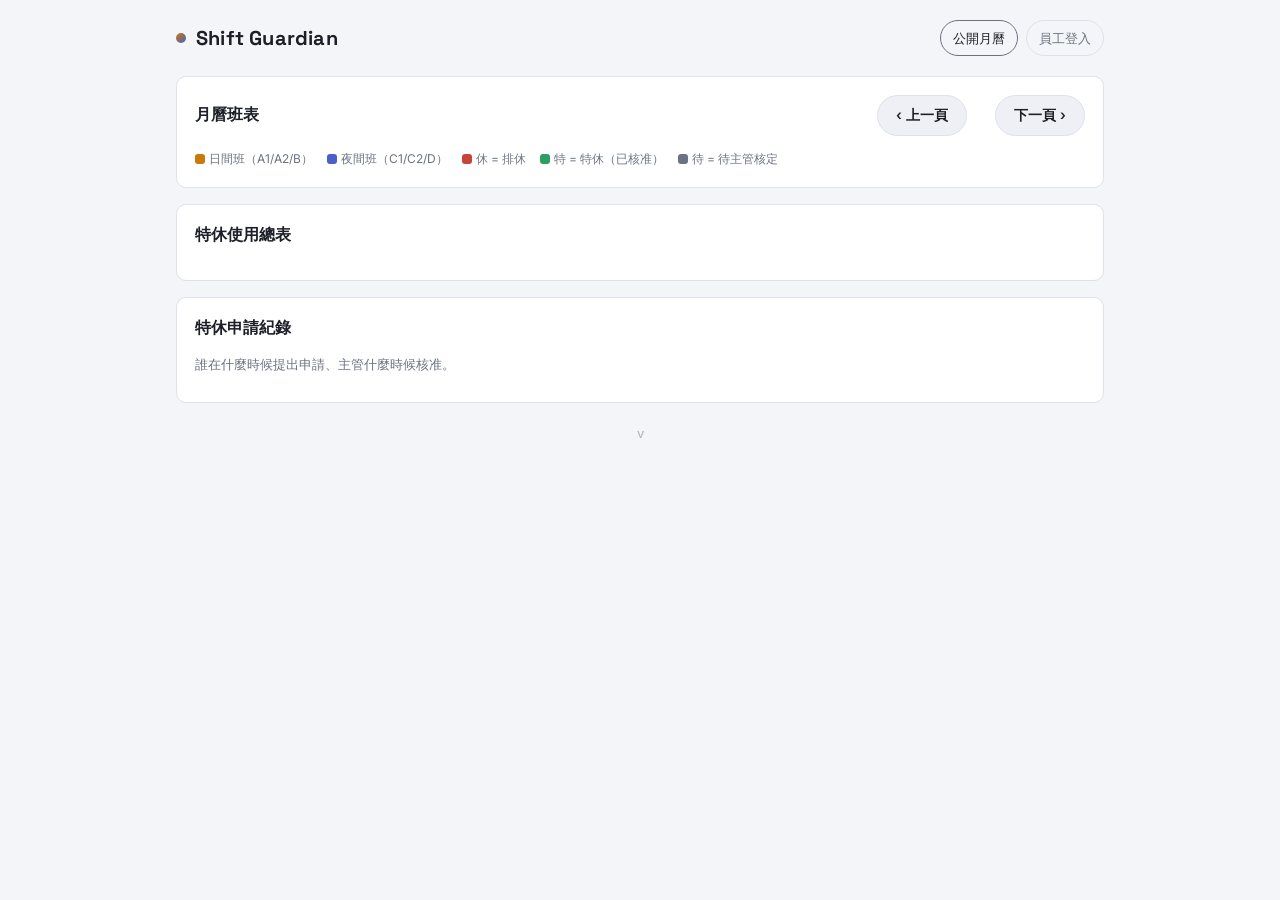
==== commit 4737dbe4: "Add files via upload" ====
--- a/index.html
+++ b/index.html
@@ -10,11 +10,10 @@
 <div class="wrap">
 
   <div class="topbar">
-    <div class="brand"><span class="dot"></span><span id="brandName">Shift Guardian</span></div>
+    <a href="admin.html" style="text-decoration:none;"><div class="brand"><span class="dot"></span><span id="brandName">Shift Guardian</span></div></a>
     <div class="nav-links">
       <a href="index.html" class="active">公開月曆</a>
-      <a href="employee.html">員工登入</a>
-      <a href="admin.html">主管後台</a>
+      <a href="employee.html" id="navEmployeeLink">員工登入</a>
     </div>
   </div>
 
@@ -71,7 +70,12 @@
 <script src="js/demo-data.js"></script>
 <script>
 // navIndex: 0=展示頁1, 1=展示頁2, 2+ = 真實月份（offset = navIndex-2）
-let navIndex = 0;
+// 若這台裝置已有員工登入紀錄，直接從「本月」開始，不看展示頁
+let navIndex = hasEmployeeSessionSync() ? 2 : 0;
+
+function hasEmployeeSessionSync() {
+  return !!localStorage.getItem(LS_KEY_EMPLOYEE_SESSION);
+}
 
 function hasEmployeeSession() {
   return !!localStorage.getItem(LS_KEY_EMPLOYEE_SESSION);
@@ -82,6 +86,21 @@
   document.getElementById("brandName").textContent = (config && config.storeName) ? config.storeName : "Shift Guardian";
 }
 loadBrand();
+
+async function updateNavEmployeeLabel() {
+  const saved = localStorage.getItem(LS_KEY_EMPLOYEE_SESSION);
+  if (!saved) return;
+  try {
+    const session = JSON.parse(saved);
+    const employees = (await readJSON("data/employees.json").catch(() => [])) || [];
+    const emp = employees.find((e) => e.id === session.employeeId);
+    if (emp) {
+      document.getElementById("navEmployeeLink").textContent = emp.alias || emp.firstName || "員工登入";
+    }
+  } catch (e) {}
+}
+updateNavEmployeeLabel();
+initTopbarShrink();
 
 async function loadView() {
   document.getElementById("demoBadge").style.display = "none";
@@ -240,7 +259,7 @@
         } else if (isOff) {
           cellHtml = `<span class="badge off">休</span>`;
         } else if (supportReq) {
-          cellHtml = `<span class="badge support">支${supportReq.supportShift}</span>`;
+          cellHtml = `<span class="badge support">支<br>${supportReq.supportShift}</span>`;
         }
         const shortageCellClass = shortageDays && shortageDays[dayNum] ? " col-shortage" : "";
         tbody += `<td class="${shortageCellClass}">${cellHtml}</td>`;
--- a/css/style.css
+++ b/css/style.css
@@ -1,16 +1,16 @@
 @import url("https://fonts.googleapis.com/css2?family=Space+Grotesk:wght@500;600;700&family=Inter:wght@400;500;600&family=JetBrains+Mono:wght@500;600&display=swap");
 
 :root {
-  --ink: #12141a;
-  --surface: #1b1e27;
-  --surface-2: #242833;
-  --line: #333949;
-  --text: #eef0f5;
-  --text-dim: #8b91a3;
-  --dawn: #e2a33d;   /* 日間班別 */
-  --dusk: #5f7fe0;   /* 夜間班別 */
-  --danger: #e2665f;
-  --success: #4fae82;
+  --ink: #f4f5f8;
+  --surface: #ffffff;
+  --surface-2: #eef0f5;
+  --line: #dde1e9;
+  --text: #1c1f27;
+  --text-dim: #6b7280;
+  --dawn: #c8790a;   /* 日間班別 */
+  --dusk: #4a5fc7;   /* 夜間班別 */
+  --danger: #c8433a;
+  --success: #2f9e64;
   --radius: 10px;
   --font-display: "Space Grotesk", sans-serif;
   --font-body: "Inter", "PingFang TC", "Microsoft JhengHei", sans-serif;
@@ -123,6 +123,8 @@
 label { display: block; font-size: 13px; color: var(--text-dim); margin: 12px 0 6px; }
 input[type=text], input[type=tel], input[type=date], input[type=password], select {
   width: 100%;
+  min-width: 100%;
+  box-sizing: border-box;
   background: var(--surface-2);
   border: 1px solid var(--line);
   color: var(--text);
@@ -130,6 +132,11 @@
   padding: 10px 12px;
   font-size: 14px;
   font-family: var(--font-body);
+}
+input[type=date] {
+  display: block;
+  -webkit-appearance: none;
+  appearance: none;
 }
 input:focus, select:focus {
   outline: none;
@@ -151,13 +158,14 @@
   transition: transform 0.1s ease, opacity 0.15s ease;
 }
 .btn:active { transform: scale(0.97); }
-.btn-primary { background: var(--dawn); color: #1a1204; }
+.btn-primary { background: var(--dawn); color: #fff; }
 .btn-secondary { background: var(--surface-2); color: var(--text); border: 1px solid var(--line); }
-.btn-danger { background: var(--danger); color: #2b0906; }
+.btn-danger { background: var(--danger); color: #fff; }
 .btn-line { background: #06c755; color: #fff; }
 .btn:disabled { opacity: 0.4; cursor: not-allowed; }
 .btn-block { width: 100%; }
 .btn-row { display: flex; gap: 8px; flex-wrap: wrap; margin-top: 12px; }
+.view-scope-btn.active { background: var(--dawn); color: #fff; border-color: var(--dawn); }
 
 /* ---------- Calendar ---------- */
 .cal-scroll { overflow-x: auto; }
@@ -195,14 +203,32 @@
   font-family: var(--font-mono);
   padding: 2px 4px;
 }
-.badge.shift-A1, .badge.shift-A2, .badge.shift-B { background: rgba(226,163,61,0.18); color: var(--dawn); }
-.badge.shift-C1, .badge.shift-C2, .badge.shift-D { background: rgba(95,127,224,0.18); color: var(--dusk); }
-.badge.off { background: rgba(226,102,95,0.18); color: var(--danger); }
-.badge.annual { background: rgba(79,174,130,0.2); color: var(--success); }
-.badge.pending { background: rgba(139,145,163,0.2); color: var(--text-dim); }
+.badge.shift-A1, .badge.shift-A2, .badge.shift-B { background: rgba(200,121,10,0.14); color: var(--dawn); }
+.badge.shift-C1, .badge.shift-C2, .badge.shift-D { background: rgba(74,95,199,0.14); color: var(--dusk); }
+.badge.off { background: rgba(200,67,58,0.14); color: var(--danger); }
+.badge.annual { background: rgba(47,158,100,0.16); color: var(--success); }
+.badge.pending { background: rgba(107,114,128,0.16); color: var(--text-dim); }
 
 .legend { display: flex; gap: 14px; flex-wrap: wrap; margin-top: 10px; font-size: 12px; color: var(--text-dim); }
 .legend .swatch { display: inline-block; width: 10px; height: 10px; border-radius: 3px; margin-right: 4px; vertical-align: -1px; }
+
+/* ---------- 前後月灰字補位、短缺日高亮 ---------- */
+.cell-outmonth {
+  color: var(--text-dim);
+  opacity: 0.45;
+  background: var(--surface-2);
+}
+.date-outmonth { color: var(--text-dim); opacity: 0.55; }
+.col-shortage { background: rgba(200,67,58,0.10); }
+.date-blink {
+  color: var(--danger);
+  font-weight: 700;
+  animation: blinkRed 1s step-start infinite;
+}
+@keyframes blinkRed {
+  50% { opacity: 0.25; }
+}
+.badge.support { background: rgba(74,95,199,0.16); color: var(--dusk); }
 
 /* ---------- Day picker grid ---------- */
 .day-grid {
@@ -238,10 +264,10 @@
 }
 .row-item .meta { font-size: 12px; color: var(--text-dim); }
 .status-pill { font-size: 11px; padding: 3px 9px; border-radius: 999px; font-family: var(--font-mono); }
-.status-pending { background: rgba(139,145,163,0.2); color: var(--text-dim); }
-.status-approved { background: rgba(79,174,130,0.2); color: var(--success); }
-.status-rejected { background: rgba(226,102,95,0.2); color: var(--danger); }
-.status-locked { background: rgba(226,163,61,0.2); color: var(--dawn); }
+.status-pending { background: rgba(107,114,128,0.16); color: var(--text-dim); }
+.status-approved { background: rgba(47,158,100,0.16); color: var(--success); }
+.status-rejected { background: rgba(200,67,58,0.16); color: var(--danger); }
+.status-locked { background: rgba(200,121,10,0.16); color: var(--dawn); }
 
 /* ---------- toast ---------- */
 #sg-toast {
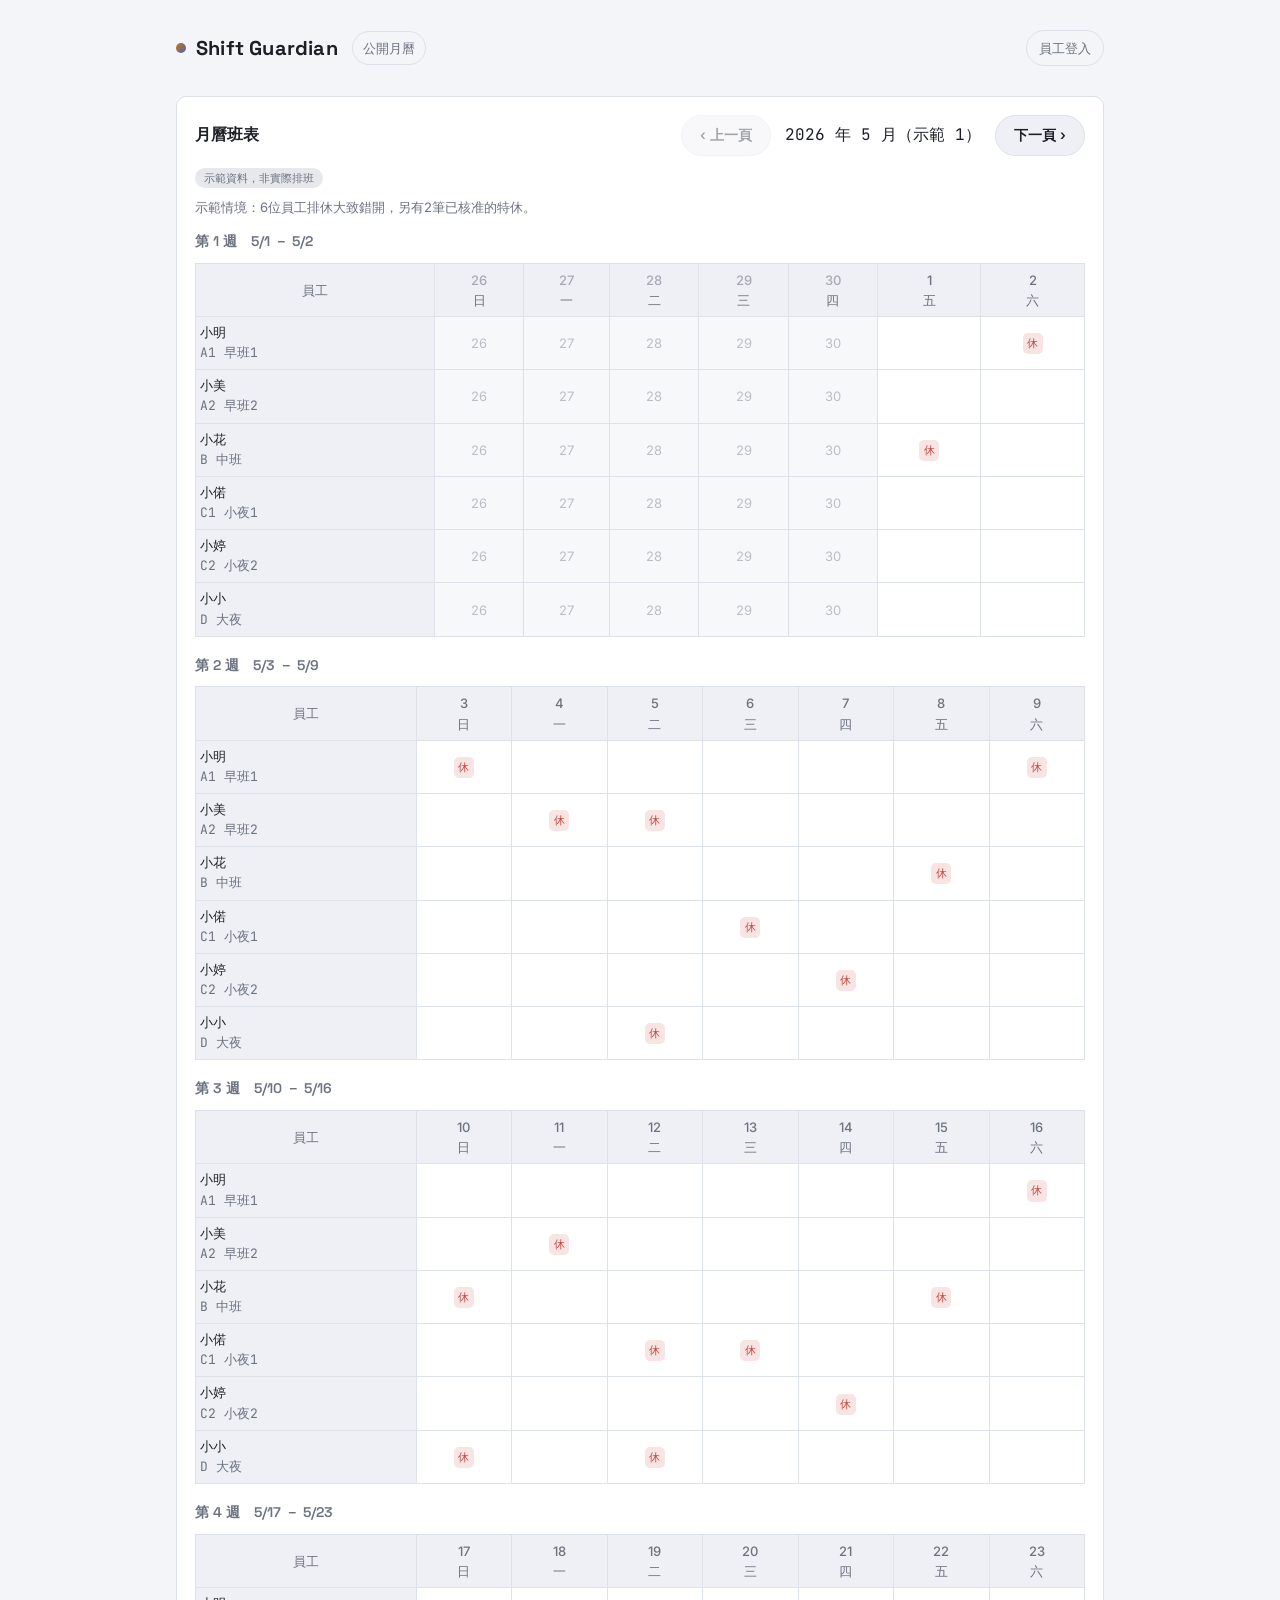
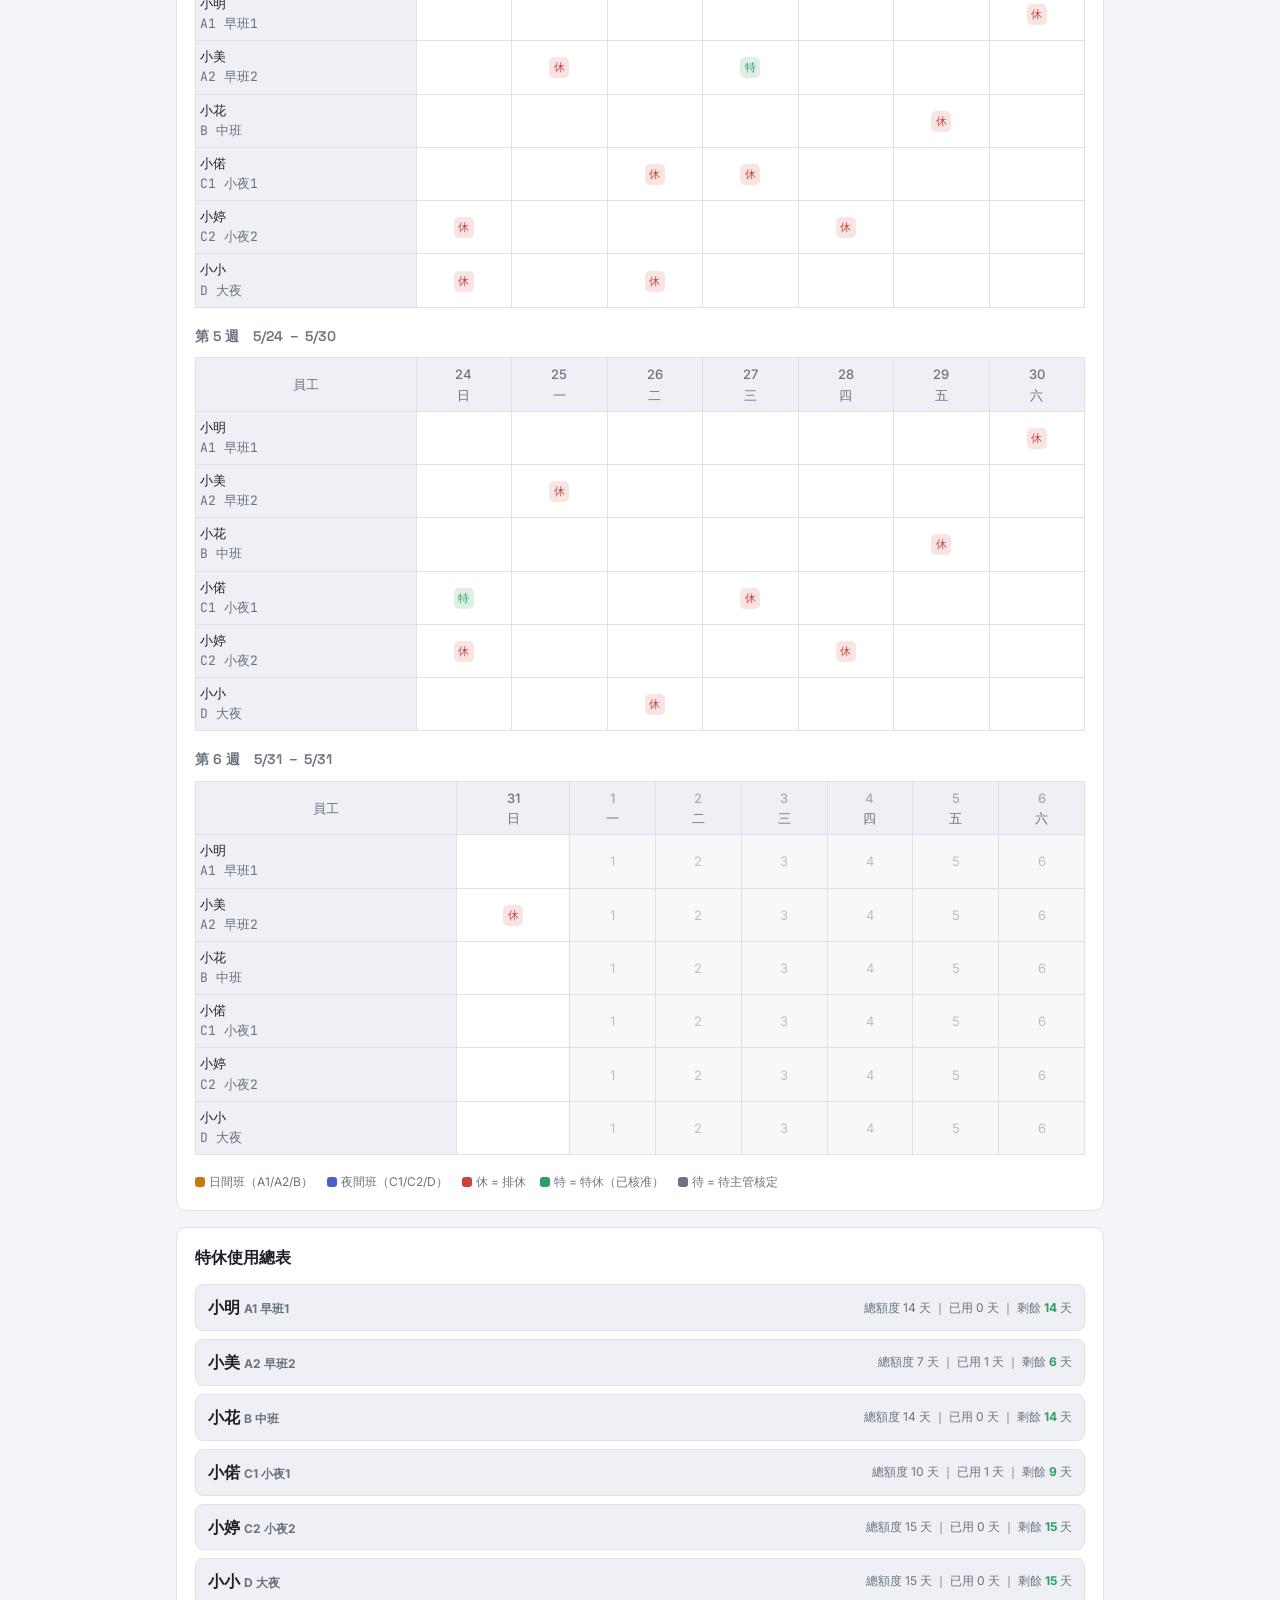
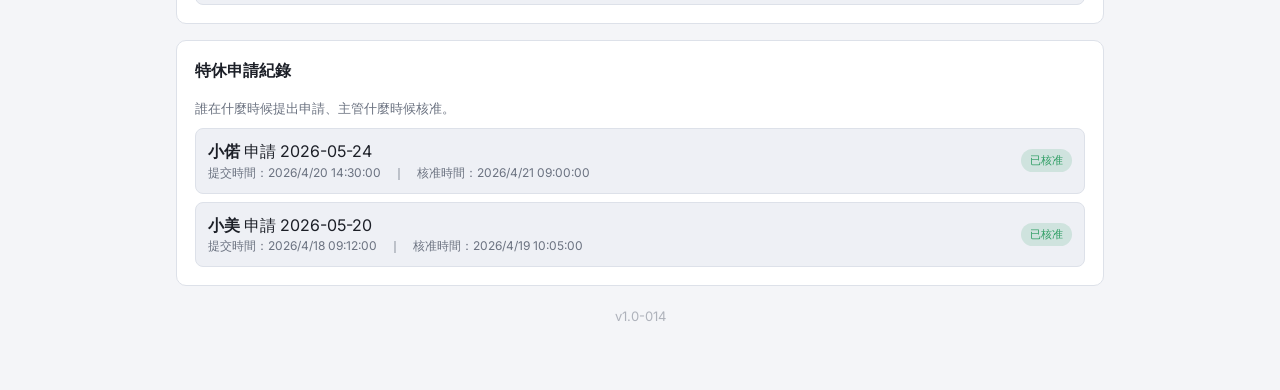
==== commit e2dc32fe: "Add files via upload" ====
--- a/index.html
+++ b/index.html
@@ -10,9 +10,11 @@
 <div class="wrap">
 
   <div class="topbar">
-    <a href="admin.html" style="text-decoration:none;"><div class="brand"><span class="dot"></span><span id="brandName">Shift Guardian</span></div></a>
+    <div style="display:flex; align-items:center; gap:14px;">
+      <a href="admin.html" style="text-decoration:none;"><div class="brand"><span class="dot"></span><span id="brandName">Shift Guardian</span></div></a>
+      <a href="index.html" class="active" style="font-size:13px; color:var(--text-dim); text-decoration:none; padding:6px 10px; border-radius:999px; border:1px solid var(--line);">公開月曆</a>
+    </div>
     <div class="nav-links">
-      <a href="index.html" class="active">公開月曆</a>
       <a href="employee.html" id="navEmployeeLink">員工登入</a>
     </div>
   </div>
@@ -332,8 +334,8 @@
     const name = reveal ? (emp ? (emp.alias || emp.lastName + emp.firstName) : r.employeeId) : (emp ? getShiftLabel(emp.shift) : "-");
     const statusLabel = { approved: "已核准", pending: "待審核", rejected: "已駁回" }[r.status] || r.status;
     const statusClass = { approved: "status-approved", pending: "status-pending", rejected: "status-rejected" }[r.status];
-    const submitted = r.requestedAt ? new Date(r.requestedAt).toLocaleString("zh-TW") : "-";
-    const decided = r.decidedAt ? new Date(r.decidedAt).toLocaleString("zh-TW") : "-";
+    const submitted = r.requestedAt ? taipeiTimeDisplay(r.requestedAt) : "-";
+    const decided = r.decidedAt ? taipeiTimeDisplay(r.decidedAt) : "-";
     return `<div class="row-item">
       <div>
         <strong>${name}</strong> 申請 ${r.date}
--- a/css/style.css
+++ b/css/style.css
@@ -43,6 +43,22 @@
   justify-content: space-between;
   gap: 12px;
   margin-bottom: 20px;
+  position: sticky;
+  top: 0;
+  z-index: 50;
+  background: var(--ink);
+  padding: 10px 0;
+  transition: padding 0.2s ease;
+}
+.topbar.shrink {
+  padding: 4px 0;
+}
+.topbar.shrink .brand {
+  font-size: 14px;
+}
+.topbar.shrink .nav-links a {
+  font-size: 11px;
+  padding: 4px 9px;
 }
 
 .brand {
@@ -228,7 +244,36 @@
 @keyframes blinkRed {
   50% { opacity: 0.25; }
 }
-.badge.support { background: rgba(74,95,199,0.16); color: var(--dusk); }
+.badge.support { background: rgba(74,95,199,0.16); color: var(--dusk); line-height: 1.15; }
+
+/* ---------- 二次確認按鈕（取代 confirm() 彈窗） ---------- */
+.btn-confirming {
+  background: var(--danger) !important;
+  color: #fff !important;
+  font-weight: 700;
+}
+
+/* ---------- 寫入中狀態 ---------- */
+.btn.is-loading {
+  opacity: 0.6;
+  cursor: wait;
+}
+.btn .spinner {
+  display: inline-block;
+  width: 12px; height: 12px;
+  border: 2px solid rgba(255,255,255,0.4);
+  border-top-color: #fff;
+  border-radius: 50%;
+  animation: spin 0.7s linear infinite;
+  margin-right: 6px;
+}
+@keyframes spin { to { transform: rotate(360deg); } }
+
+/* ---------- 按鈕下方紅字警示 ---------- */
+.inline-alert { font-size: 13px; margin-top: 8px; }
+.inline-alert.error { color: var(--danger); }
+.inline-alert.success { color: var(--success); }
+.inline-alert.info { color: var(--text-dim); }
 
 /* ---------- Day picker grid ---------- */
 .day-grid {
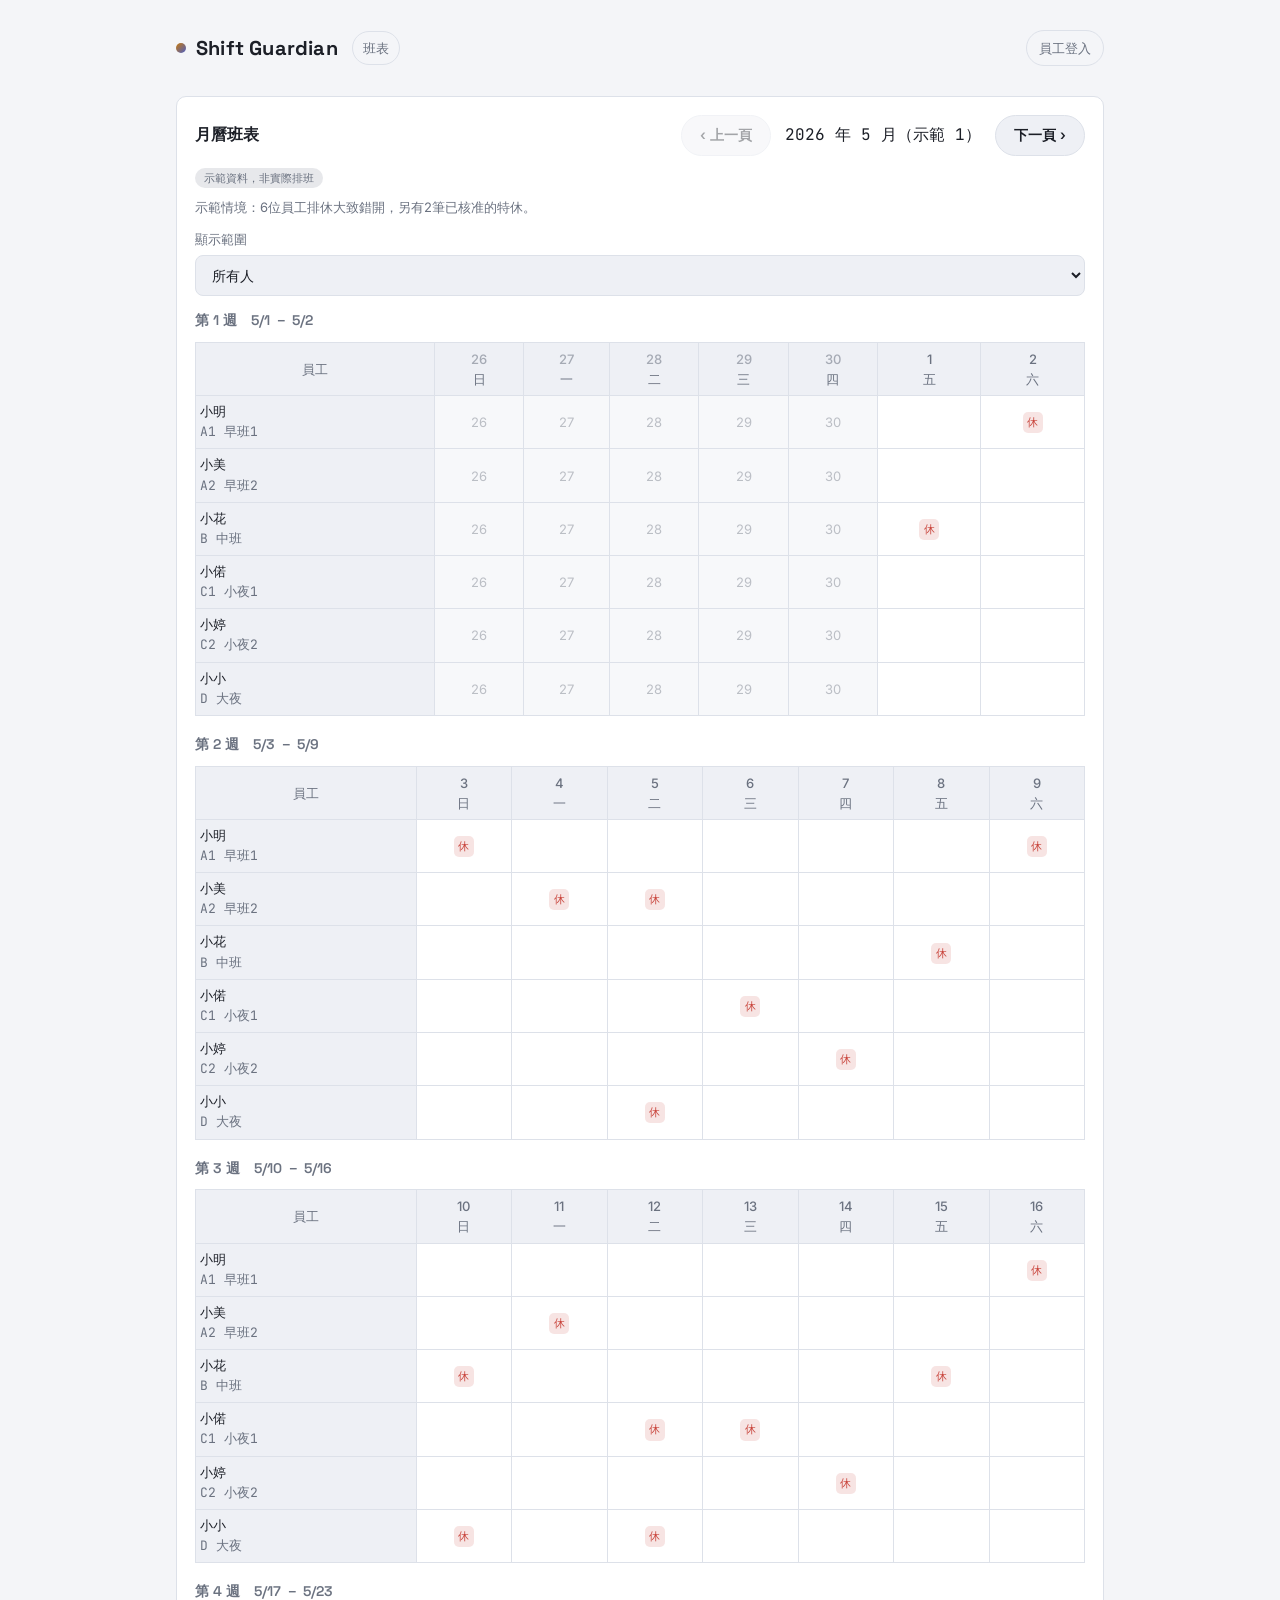
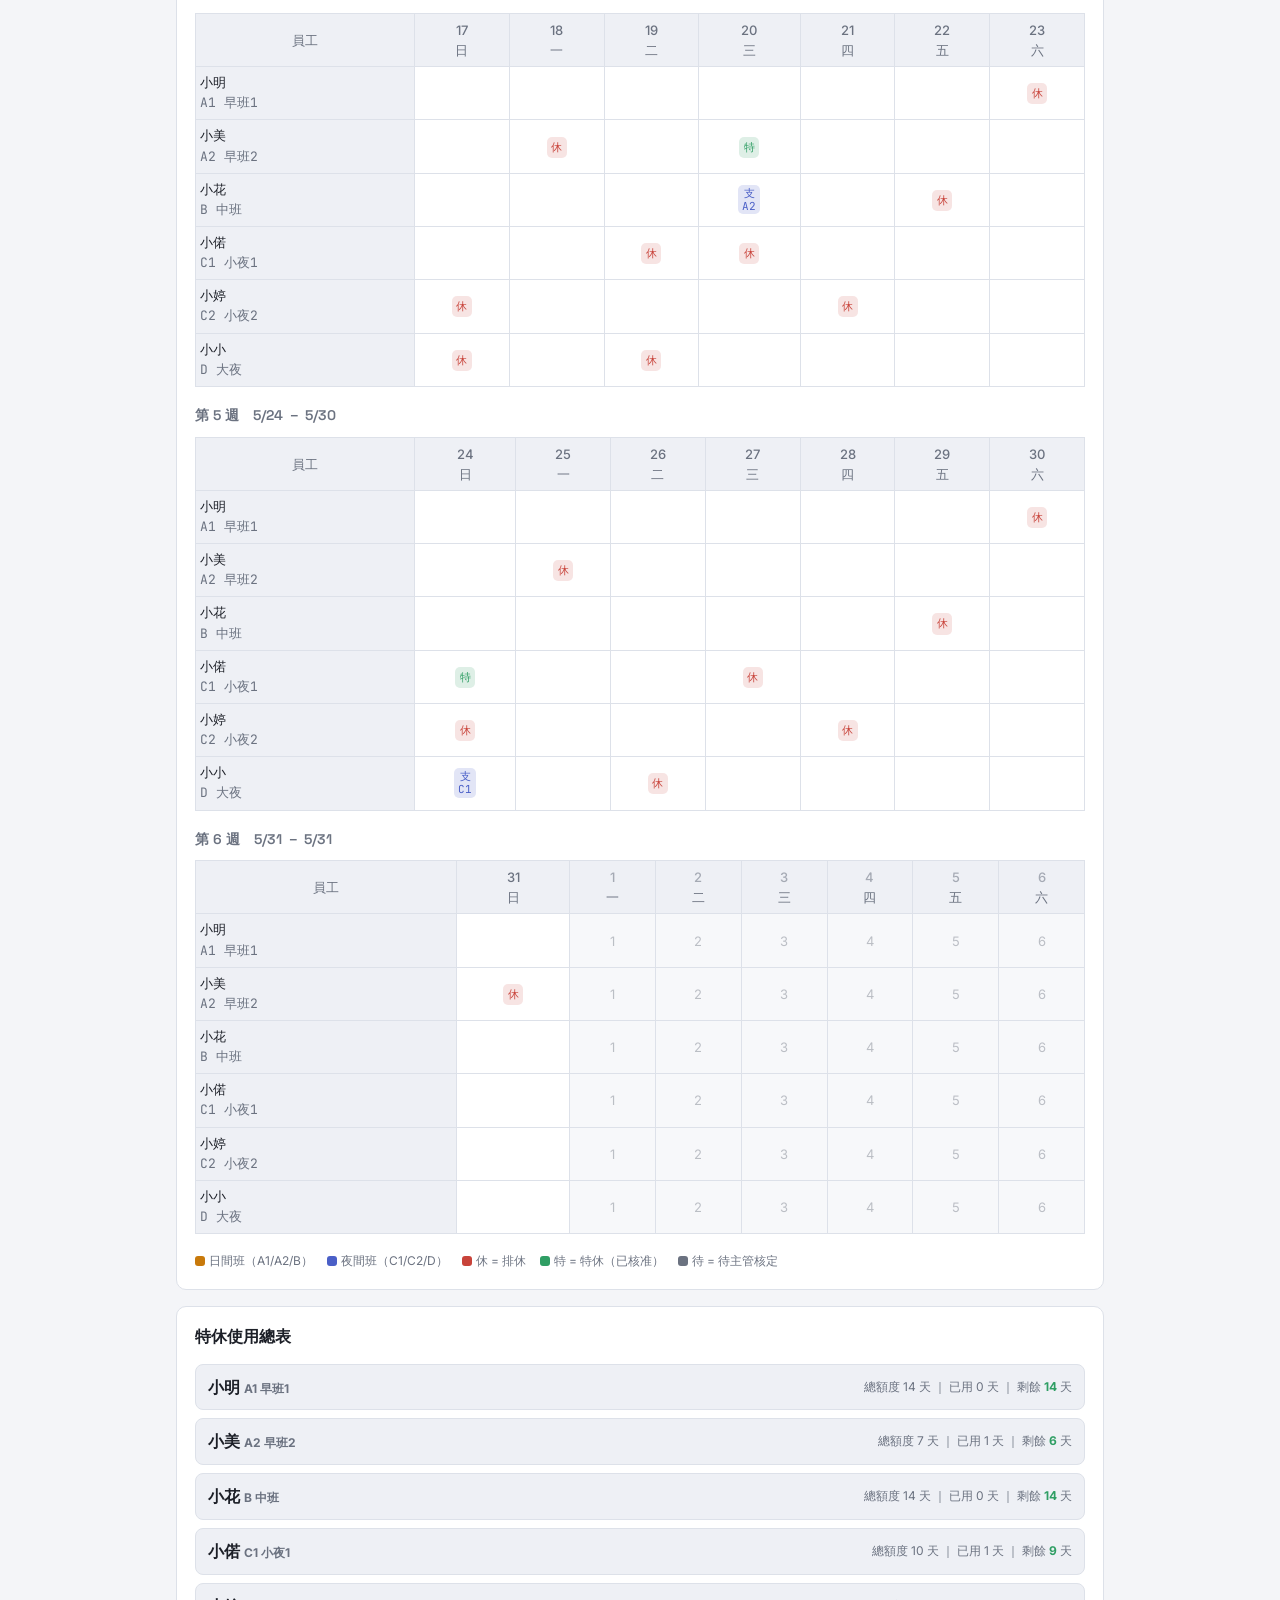
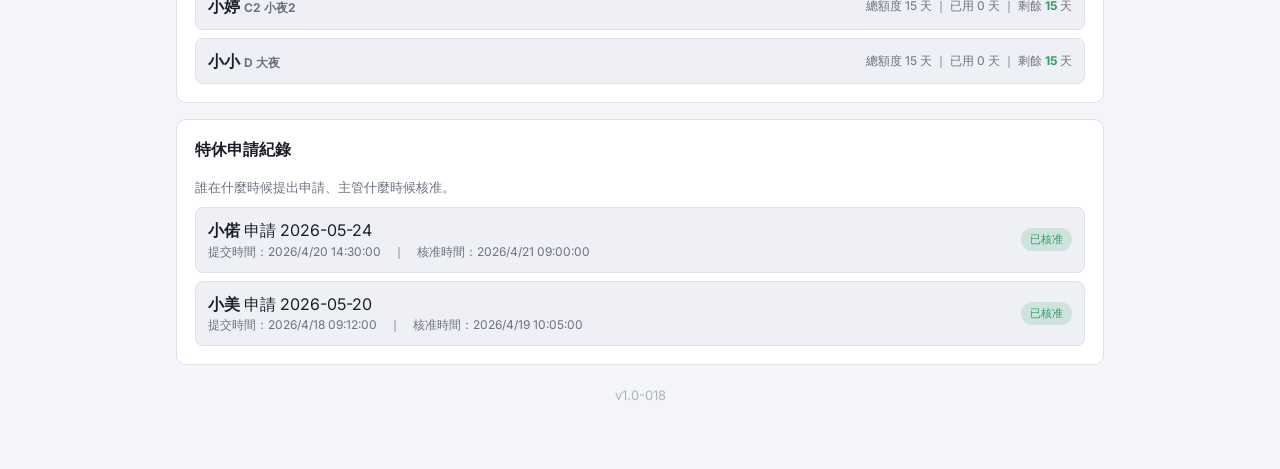
==== commit e83b95c3: "Add files via upload" ====
--- a/index.html
+++ b/index.html
@@ -12,7 +12,7 @@
   <div class="topbar">
     <div style="display:flex; align-items:center; gap:14px;">
       <a href="admin.html" style="text-decoration:none;"><div class="brand"><span class="dot"></span><span id="brandName">Shift Guardian</span></div></a>
-      <a href="index.html" class="active" style="font-size:13px; color:var(--text-dim); text-decoration:none; padding:6px 10px; border-radius:999px; border:1px solid var(--line);">公開月曆</a>
+      <a href="index.html" class="active" style="font-size:13px; color:var(--text-dim); text-decoration:none; padding:6px 10px; border-radius:999px; border:1px solid var(--line);">班表</a>
     </div>
     <div class="nav-links">
       <a href="employee.html" id="navEmployeeLink">員工登入</a>
@@ -33,6 +33,9 @@
       <span class="status-pill status-pending">示範資料，非實際排班</span>
     </div>
     <div id="statusLine" class="hint" style="margin:8px 0 0;"></div>
+
+    <label style="margin-top:12px;">顯示範圍</label>
+    <select id="viewFilter"></select>
 
     <div id="calWeeks" style="margin-top:14px;"></div>
 
@@ -104,6 +107,45 @@
 updateNavEmployeeLabel();
 initTopbarShrink();
 
+let currentViewFilter = "all";
+document.getElementById("viewFilter").onchange = (e) => {
+  currentViewFilter = e.target.value;
+  loadView();
+};
+
+function populateViewFilter(employees) {
+  const sel = document.getElementById("viewFilter");
+  const prevValue = currentViewFilter;
+  let options = `<option value="all">所有人</option>`;
+  const hasEarly = employees.some((e) => e.shift === "A1" || e.shift === "A2");
+  const hasLate = employees.some((e) => e.shift === "C2" || e.shift === "D");
+  if (hasEarly) options += `<option value="group:early">早上組（A1/A2）</option>`;
+  if (hasLate) options += `<option value="group:late">晚上組（C2/D）</option>`;
+  employees.forEach((e) => {
+    const label = e.alias || `${e.lastName || ""}${e.firstName || ""}` || e.phone || e.id;
+    options += `<option value="emp:${e.id}">${label}</option>`;
+  });
+  sel.innerHTML = options;
+  // 若先前選的值在新名單裡還存在，保留選擇；否則回到「所有人」
+  if ([...sel.options].some((o) => o.value === prevValue)) {
+    sel.value = prevValue;
+  } else {
+    currentViewFilter = "all";
+    sel.value = "all";
+  }
+}
+
+function applyViewFilter(employees) {
+  if (currentViewFilter === "all") return employees;
+  if (currentViewFilter === "group:early") return employees.filter((e) => e.shift === "A1" || e.shift === "A2");
+  if (currentViewFilter === "group:late") return employees.filter((e) => e.shift === "C2" || e.shift === "D");
+  if (currentViewFilter.startsWith("emp:")) {
+    const id = currentViewFilter.slice(4);
+    return employees.filter((e) => e.id === id);
+  }
+  return employees;
+}
+
 async function loadView() {
   document.getElementById("demoBadge").style.display = "none";
 
@@ -117,11 +159,13 @@
       ? "示範情境：6位員工排休大致錯開，另有2筆已核准的特休。"
       : "示範情境：多位員工排休重疊，下方會列出人力短缺的日期與人員。";
 
+    populateViewFilter(DEMO_EMPLOYEES);
+    const filtered = applyViewFilter(DEMO_EMPLOYEES);
     const shortageDays = computeShortageDays(monthKey, DEMO_EMPLOYEES, schedule);
-    renderCalendar(monthKey, DEMO_EMPLOYEES, schedule, true, shortageDays);
+    renderCalendar(monthKey, filtered, schedule, true, shortageDays);
     renderWarnings(monthKey, DEMO_EMPLOYEES, schedule, shortageDays);
-    renderLeaveTable(DEMO_EMPLOYEES, { leavePolicy: DEFAULT_LEAVE_POLICY }, schedule, true);
-    renderLeaveLog(DEMO_EMPLOYEES, schedule, true);
+    renderLeaveTable(filtered, { leavePolicy: DEFAULT_LEAVE_POLICY }, schedule, true);
+    renderLeaveLog(filtered, schedule, true);
     document.getElementById("prevMonth").disabled = isDemo1;
     return;
   }
@@ -147,12 +191,14 @@
       : "本月排休仍在協調中，尚未由主管最終核定。";
   }
 
+  populateViewFilter(activeEmployees);
+  const filtered = applyViewFilter(activeEmployees);
   const reveal = hasEmployeeSession();
   const shortageDays = computeShortageDays(monthKey, activeEmployees, schedule);
-  renderCalendar(monthKey, activeEmployees, schedule, reveal, shortageDays);
+  renderCalendar(monthKey, filtered, schedule, reveal, shortageDays);
   renderWarnings(monthKey, activeEmployees, schedule, shortageDays);
-  renderLeaveTable(activeEmployees, config, schedule, reveal);
-  renderLeaveLog(activeEmployees, schedule, reveal);
+  renderLeaveTable(filtered, config, schedule, reveal);
+  renderLeaveLog(filtered, schedule, reveal);
 }
 
 const WEEKDAY_LABELS = ["日", "一", "二", "三", "四", "五", "六"];
@@ -306,16 +352,24 @@
   }
   el.innerHTML = employees
     .map((emp) => {
-      const quota = calcAnnualLeaveQuota(emp.hireDate, policy);
-      const used = schedule
-        ? schedule.specialLeave?.filter((r) => r.employeeId === emp.id && r.status === "approved").length || 0
-        : 0;
       const label = reveal
         ? `${emp.alias || emp.lastName + emp.firstName} <span class="meta">${getShiftLabel(emp.shift)}</span>`
         : `${getShiftLabel(emp.shift)}`;
+      let statsText;
+      if (policy.hourlyEnabled) {
+        const quotaHours = calcAnnualLeaveQuotaHours(emp.hireDate, policy);
+        const usedHours = schedule ? calcUsedAnnualLeaveHours(emp.id, schedule.specialLeave || [], policy) : 0;
+        statsText = `總額度 ${quotaHours} 小時 ｜ 已用 ${usedHours} 小時 ｜ 剩餘 <strong style="color:var(--success)">${Math.max(quotaHours - usedHours, 0)}</strong> 小時`;
+      } else {
+        const quota = calcAnnualLeaveQuota(emp.hireDate, policy);
+        const used = schedule
+          ? schedule.specialLeave?.filter((r) => r.employeeId === emp.id && r.status === "approved").length || 0
+          : 0;
+        statsText = `總額度 ${quota} 天 ｜ 已用 ${used} 天 ｜ 剩餘 <strong style="color:var(--success)">${Math.max(quota - used, 0)}</strong> 天`;
+      }
       return `<div class="row-item">
         <div><strong>${label}</strong></div>
-        <div class="meta">總額度 ${quota} 天 ｜ 已用 ${used} 天 ｜ 剩餘 <strong style="color:var(--success)">${Math.max(quota - used, 0)}</strong> 天</div>
+        <div class="meta">${statsText}</div>
       </div>`;
     })
     .join("");
@@ -338,7 +392,7 @@
     const decided = r.decidedAt ? taipeiTimeDisplay(r.decidedAt) : "-";
     return `<div class="row-item">
       <div>
-        <strong>${name}</strong> 申請 ${r.date}
+        <strong>${name}</strong> 申請 ${r.date}${typeof r.hours === "number" ? `（${r.hours}小時）` : ""}
         <div class="meta">提交時間：${submitted}　｜　核准時間：${decided}</div>
       </div>
       <span class="status-pill ${statusClass}">${statusLabel}</span>
--- a/css/style.css
+++ b/css/style.css
@@ -182,6 +182,7 @@
 .btn-block { width: 100%; }
 .btn-row { display: flex; gap: 8px; flex-wrap: wrap; margin-top: 12px; }
 .view-scope-btn.active { background: var(--dawn); color: #fff; border-color: var(--dawn); }
+.month-target-btn.active { background: var(--dusk); color: #fff; border-color: var(--dusk); }
 
 /* ---------- Calendar ---------- */
 .cal-scroll { overflow-x: auto; }
@@ -245,6 +246,23 @@
   50% { opacity: 0.25; }
 }
 .badge.support { background: rgba(74,95,199,0.16); color: var(--dusk); line-height: 1.15; }
+
+/* ---------- 支援排班登記日曆專用樣式（避免跟一般day-cell的選取色混淆） ---------- */
+.day-cell.support-off {
+  background: var(--danger);
+  color: #fff;
+  opacity: 1;
+  cursor: not-allowed;
+}
+.day-cell.support-marked {
+  box-shadow: inset 0 0 0 2px var(--success);
+}
+.day-cell.support-selected {
+  background: var(--dusk);
+  color: #fff;
+  border-color: var(--dusk);
+  font-weight: 700;
+}
 
 /* ---------- 二次確認按鈕（取代 confirm() 彈窗） ---------- */
 .btn-confirming {
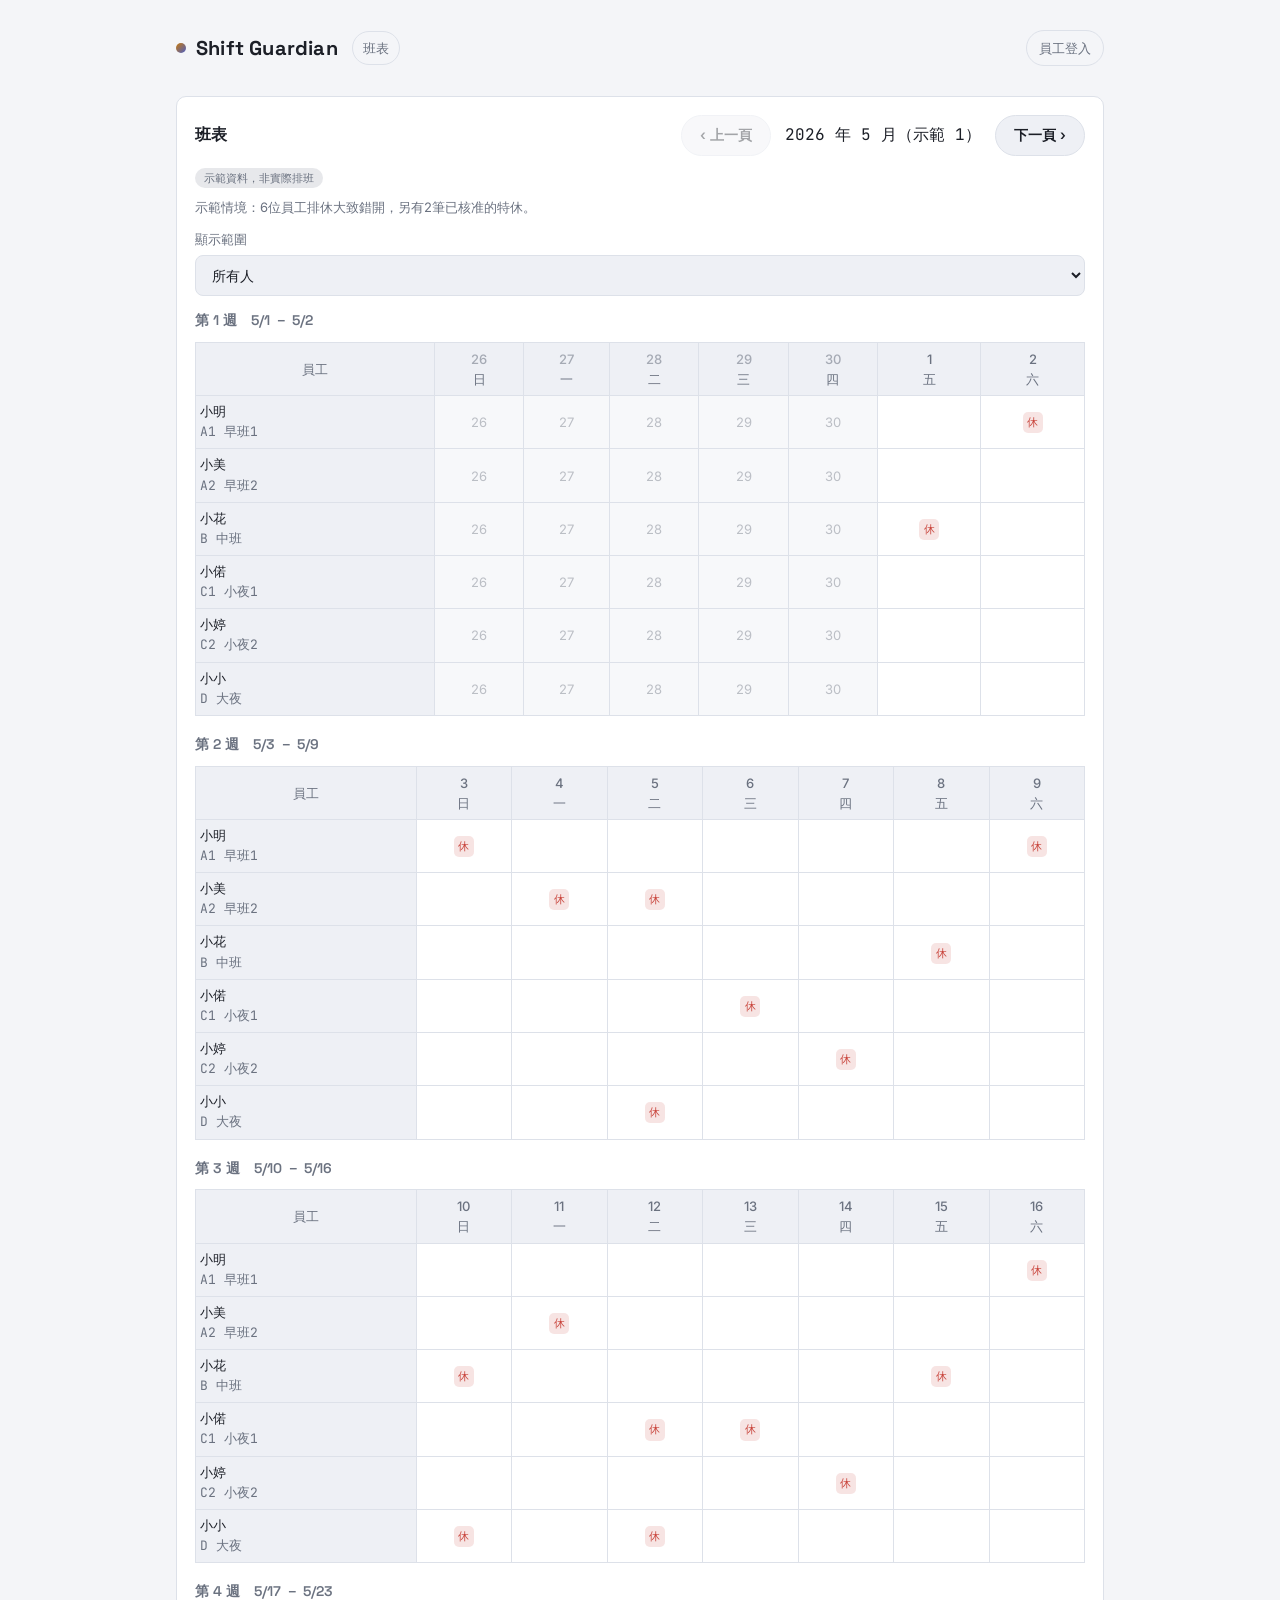
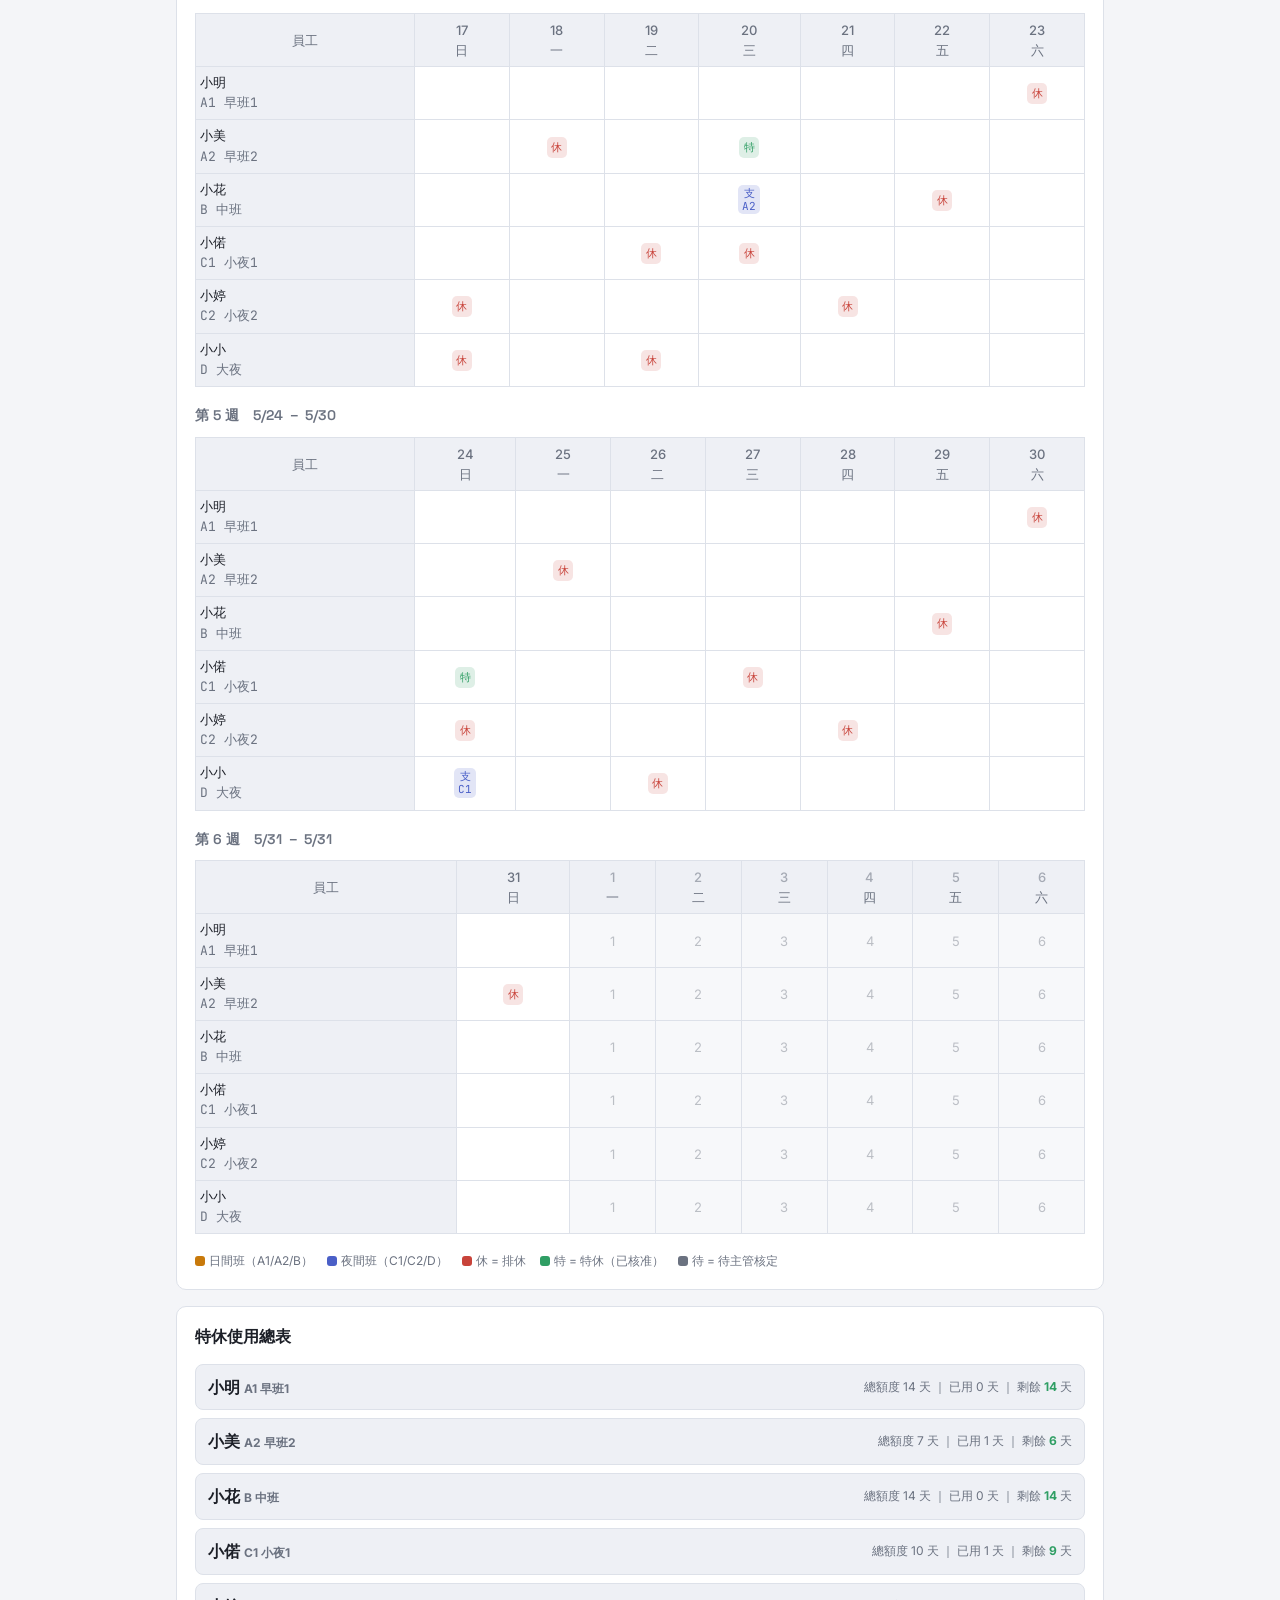
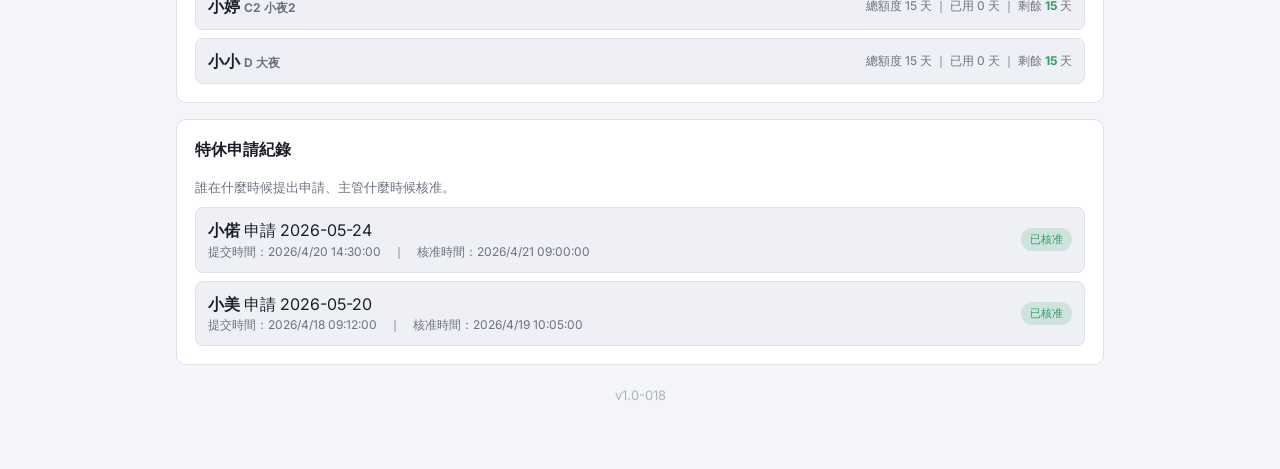
==== commit 51d92a65: "Add files via upload" ====
--- a/index.html
+++ b/index.html
@@ -21,7 +21,7 @@
 
   <div class="card">
     <div style="display:flex; align-items:center; justify-content:space-between; flex-wrap:wrap; gap:10px;">
-      <h2 style="margin:0;">月曆班表</h2>
+      <h2 style="margin:0;">班表</h2>
       <div class="btn-row" style="margin-top:0;">
         <button class="btn btn-secondary" id="prevMonth">‹ 上一頁</button>
         <span id="monthLabel" style="font-family: var(--font-mono); align-self:center; padding:0 6px;"></span>
@@ -70,24 +70,20 @@
 
 <script src="js/config.js"></script>
 <script src="js/utils.js"></script>
-<script src="js/github-api.js"></script>
+<script src="js/gas-api.js"></script>
 <script src="js/leave-calc.js"></script>
 <script src="js/demo-data.js"></script>
 <script>
 // navIndex: 0=展示頁1, 1=展示頁2, 2+ = 真實月份（offset = navIndex-2）
 // 若這台裝置已有員工登入紀錄，直接從「本月」開始，不看展示頁
-let navIndex = hasEmployeeSessionSync() ? 2 : 0;
-
-function hasEmployeeSessionSync() {
-  return !!localStorage.getItem(LS_KEY_EMPLOYEE_SESSION);
-}
+let navIndex = localStorage.getItem(LS_KEY_EMPLOYEE_SESSION) ? 2 : 0;
 
 function hasEmployeeSession() {
   return !!localStorage.getItem(LS_KEY_EMPLOYEE_SESSION);
 }
 
 async function loadBrand() {
-  const config = await readJSON("data/config.json").catch(() => null);
+  const config = await fetchConfig();
   document.getElementById("brandName").textContent = (config && config.storeName) ? config.storeName : "Shift Guardian";
 }
 loadBrand();
@@ -97,11 +93,9 @@
   if (!saved) return;
   try {
     const session = JSON.parse(saved);
-    const employees = (await readJSON("data/employees.json").catch(() => [])) || [];
+    const employees = await fetchEmployees();
     const emp = employees.find((e) => e.id === session.employeeId);
-    if (emp) {
-      document.getElementById("navEmployeeLink").textContent = emp.alias || emp.firstName || "員工登入";
-    }
+    if (emp) document.getElementById("navEmployeeLink").textContent = emp.alias || emp.firstName || "員工登入";
   } catch (e) {}
 }
 updateNavEmployeeLabel();
@@ -126,7 +120,6 @@
     options += `<option value="emp:${e.id}">${label}</option>`;
   });
   sel.innerHTML = options;
-  // 若先前選的值在新名單裡還存在，保留選擇；否則回到「所有人」
   if ([...sel.options].some((o) => o.value === prevValue)) {
     sel.value = prevValue;
   } else {
@@ -176,9 +169,9 @@
   document.getElementById("monthLabel").textContent = monthLabel(monthKey);
 
   const [employees, config, schedule] = await Promise.all([
-    readJSON("data/employees.json").catch(() => []),
-    readJSON("data/config.json").catch(() => null),
-    readJSON(`data/schedule-${monthKey}.json`).catch(() => null),
+    fetchEmployees(),
+    fetchConfig(),
+    fetchSchedule(monthKey),
   ]);
 
   const activeEmployees = (employees || []).filter((e) => e.status === "active");
@@ -187,7 +180,7 @@
     statusEl.textContent = "本月尚未建立排休表。";
   } else {
     statusEl.textContent = schedule.status === "locked"
-      ? `本月排休已由主管核定並鎖定（核定時間：${schedule.lockedAt || "-"}）`
+      ? `本月排休已由主管核定並鎖定（核定時間：${taipeiTimeDisplay(schedule.lockedAt)}）`
       : "本月排休仍在協調中，尚未由主管最終核定。";
   }
 
@@ -209,7 +202,6 @@
   return `${shiftName}`;
 }
 
-// ---------- 計算短缺日期（回傳 { dayNum: [names...] } ），排除「免排班」人員 ----------
 function computeShortageDays(monthKey, employees, schedule) {
   const result = {};
   if (!schedule) return result;
@@ -241,7 +233,6 @@
     return;
   }
 
-  // 建立完整的週格線：從月初那週的週日，補到月底那週的週六，每週固定7欄
   const firstOfMonth = new Date(y, m - 1, 1);
   const lastOfMonth = new Date(y, m - 1, nDays);
   const gridStart = new Date(firstOfMonth);
@@ -324,7 +315,6 @@
   });
 }
 
-// ---------- 人力配置提醒（同一天請休人數 >= 門檻） ----------
 function renderWarnings(monthKey, employees, schedule, shortageDays) {
   const card = document.getElementById("warningCard");
   const listEl = document.getElementById("warningList");
@@ -342,7 +332,6 @@
   ).join("");
 }
 
-// ---------- 特休總表 ----------
 function renderLeaveTable(employees, config, schedule, reveal) {
   const policy = config?.leavePolicy || DEFAULT_LEAVE_POLICY;
   const el = document.getElementById("leaveTable");
@@ -375,7 +364,6 @@
     .join("");
 }
 
-// ---------- 特休申請紀錄（誰、何時提交、何時核准） ----------
 function renderLeaveLog(employees, schedule, reveal) {
   const el = document.getElementById("leaveLog");
   const list = (schedule?.specialLeave || []).slice().sort((a, b) => (a.date < b.date ? 1 : -1));
